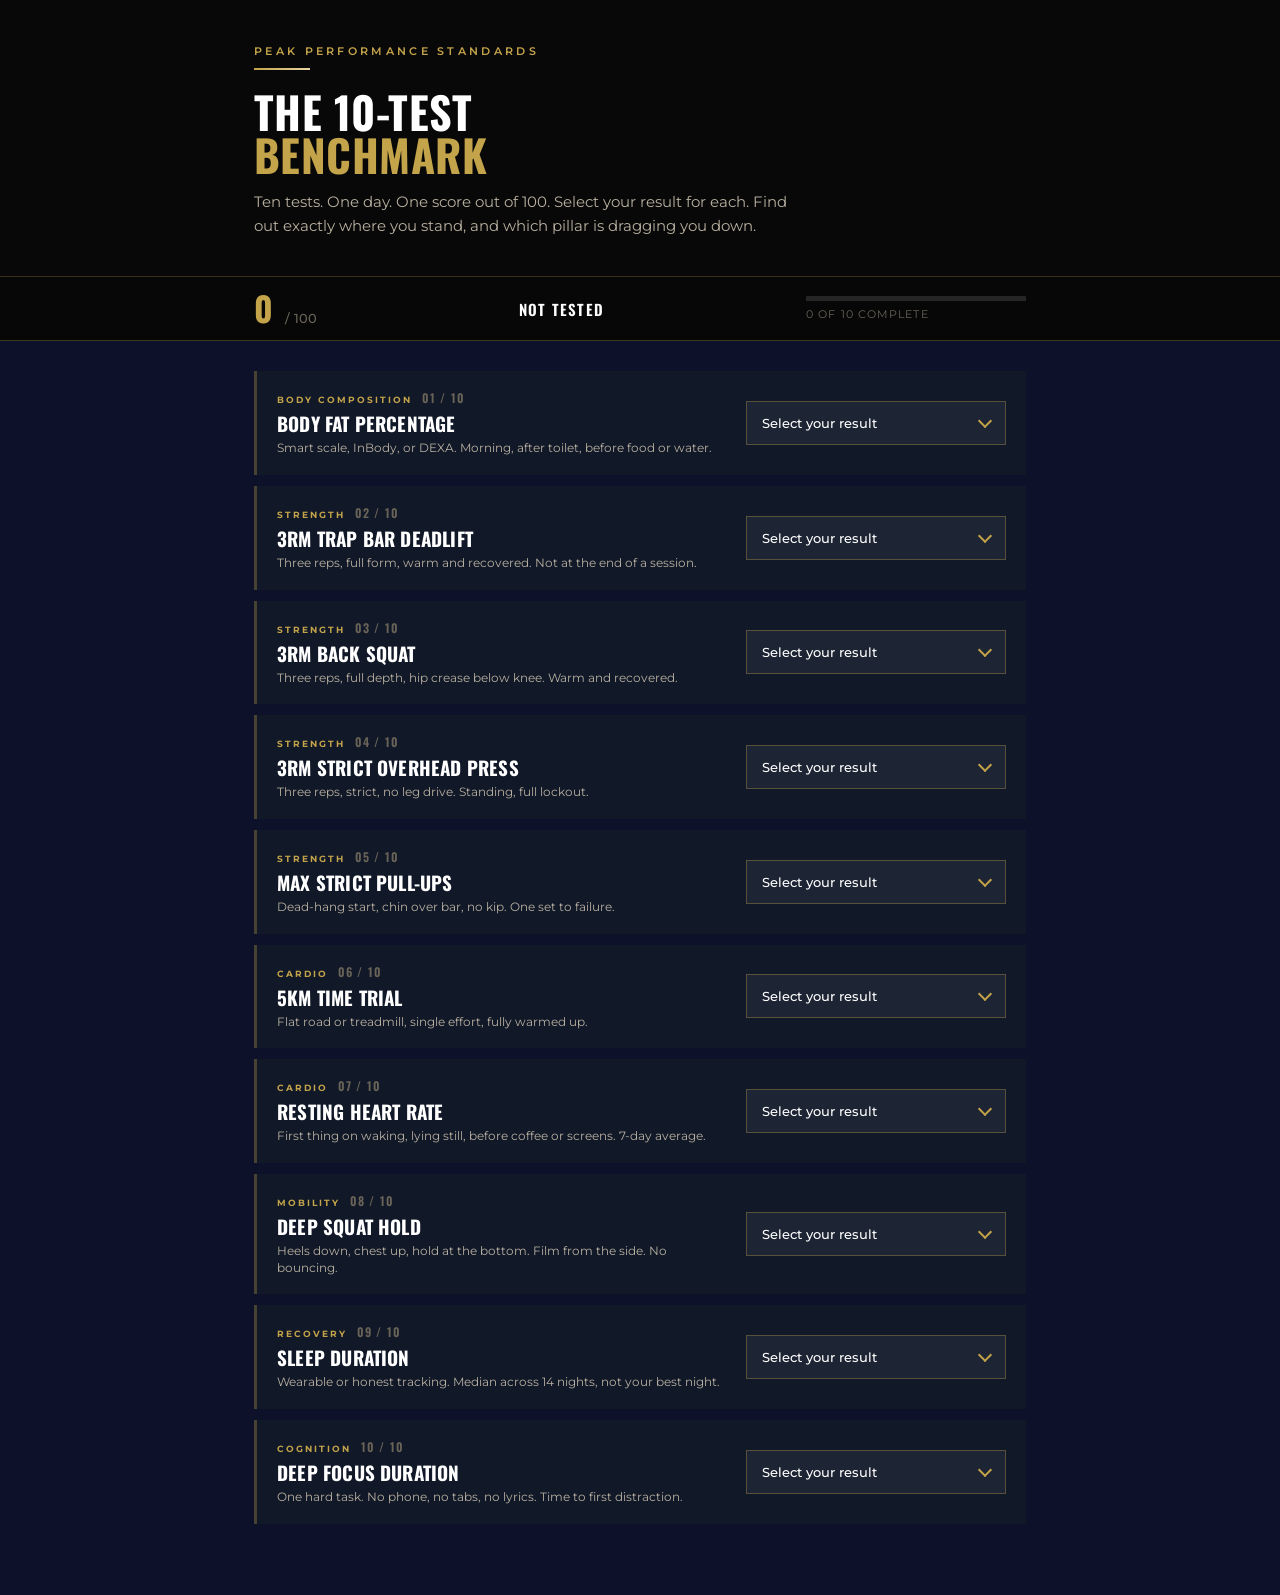
==== benchmark.html @ 2f888e9d "Add Peak Performance Standards benchmark tool at /benchmark 10-test scorer across 6 pillars, /100 sc" ====
<!DOCTYPE html>
<html lang="en">
<head>
<meta charset="UTF-8">
<meta name="viewport" content="width=device-width, initial-scale=1.0">
<title>KARVED Peak Performance Standards | Benchmark Test</title>

<!-- ============================================================
     KARVED BENCHMARK SCORER
     ------------------------------------------------------------
     TO WIRE LEAD CAPTURE INTO GOHIGHLEVEL:
     1. In GHL, create an Inbound Webhook (Automation > Workflows
        > add "Inbound Webhook" trigger) and copy its URL.
     2. Paste that URL into GHL_WEBHOOK_URL below.
     3. On email submit, this page POSTs JSON:
        { firstName, email, score, rank, weakestPillar,
          bodyComposition, strength, cardio, mobility,
          recovery, cognition }
        Map those to contact fields in your workflow.
     If GHL_WEBHOOK_URL is left blank, the page runs in preview
     mode: it skips the POST and just unlocks the breakdown.
     ============================================================ -->

<link href="https://fonts.googleapis.com/css2?family=Montserrat:wght@300;400;500;600;700&family=Oswald:wght@400;500;600;700&display=swap" rel="stylesheet">
<style>
  :root{
    --navy-deep:#0D1129;--navy-mid:#111828;--carbon:#080808;
    --gold-mid:#C4A44A;--gold-light:#E8D5A3;
    --white:#FFFFFF;--warm-grey:#B8B0A0;--muted-bronze:#6A6458;
  }
  *{margin:0;padding:0;box-sizing:border-box;}
  body{font-family:'Montserrat',sans-serif;background:var(--navy-deep);color:var(--white);-webkit-font-smoothing:antialiased;padding:0 0 60px;}
  .wrap{max-width:820px;margin:0 auto;padding:0 24px;}
  .hero{background:var(--carbon);padding:44px 0 38px;border-bottom:1px solid rgba(196,164,74,0.25);}
  .eyebrow{font-size:11px;font-weight:600;letter-spacing:0.3em;text-transform:uppercase;color:var(--gold-mid);margin-bottom:10px;}
  .eyebrow-line{width:56px;height:2px;background:linear-gradient(90deg,var(--gold-mid),var(--gold-light));margin-bottom:20px;}
  h1{font-family:'Oswald',Impact,sans-serif;font-weight:700;font-size:44px;line-height:0.98;text-transform:uppercase;letter-spacing:0.01em;margin-bottom:14px;}
  h1 .accent{color:var(--gold-mid);}
  .hero p{font-size:15px;line-height:1.6;color:var(--warm-grey);max-width:560px;}
  .scorebar{position:sticky;top:0;z-index:50;background:rgba(8,8,8,0.96);backdrop-filter:blur(8px);border-bottom:1px solid rgba(196,164,74,0.3);padding:14px 0;}
  .scorebar-inner{max-width:820px;margin:0 auto;padding:0 24px;display:flex;align-items:center;justify-content:space-between;gap:20px;}
  .sb-left{display:flex;align-items:baseline;gap:12px;}
  .sb-score{font-family:'Oswald',sans-serif;font-weight:700;font-size:34px;color:var(--gold-mid);line-height:1;}
  .sb-outof{font-size:13px;color:var(--muted-bronze);font-weight:500;}
  .sb-rank{font-family:'Oswald',sans-serif;font-weight:600;font-size:15px;text-transform:uppercase;letter-spacing:0.08em;color:var(--white);}
  .sb-prog{flex:1;max-width:220px;}
  .sb-prog-track{height:5px;background:rgba(255,255,255,0.12);overflow:hidden;}
  .sb-prog-fill{height:100%;background:linear-gradient(90deg,var(--gold-mid),var(--gold-light));width:0%;transition:width .35s ease;}
  .sb-count{font-size:11px;color:var(--muted-bronze);margin-top:6px;letter-spacing:0.1em;text-transform:uppercase;}
  .tests{padding-top:30px;}
  .row{background:var(--navy-mid);margin-bottom:11px;border-left:3px solid rgba(196,164,74,0.3);padding:18px 20px;display:grid;grid-template-columns:1fr 260px;gap:22px;align-items:center;transition:border-color .25s ease;}
  .row.answered{border-left-color:var(--gold-mid);}
  .row-left{min-width:0;}
  .row-tags{display:flex;align-items:baseline;gap:10px;margin-bottom:3px;}
  .pillar-tag{font-size:9px;font-weight:700;letter-spacing:0.22em;text-transform:uppercase;color:var(--gold-mid);}
  .test-num{font-family:'Oswald',sans-serif;font-size:12px;font-weight:600;color:var(--muted-bronze);letter-spacing:0.1em;}
  .test-name{font-family:'Oswald',sans-serif;font-weight:700;font-size:19px;text-transform:uppercase;letter-spacing:0.01em;color:var(--white);margin-bottom:3px;}
  .test-how{font-size:11.5px;color:var(--warm-grey);line-height:1.45;}
  .select-wrap{position:relative;}
  select{width:100%;appearance:none;-webkit-appearance:none;background:rgba(255,255,255,0.05);border:1px solid rgba(196,164,74,0.35);color:var(--white);font-family:'Montserrat',sans-serif;font-size:13px;font-weight:500;padding:13px 40px 13px 15px;cursor:pointer;transition:all .2s ease;border-radius:0;}
  select:hover{border-color:var(--gold-mid);background:rgba(196,164,74,0.08);}
  select:focus{outline:none;border-color:var(--gold-light);}
  select.chosen{background:rgba(196,164,74,0.14);border-color:var(--gold-mid);color:var(--white);font-weight:600;}
  select option{background:var(--navy-deep);color:var(--white);font-weight:500;}
  select option:disabled{color:var(--muted-bronze);}
  .select-wrap::after{content:'';position:absolute;right:16px;top:50%;width:8px;height:8px;border-right:2px solid var(--gold-mid);border-bottom:2px solid var(--gold-mid);transform:translateY(-70%) rotate(45deg);pointer-events:none;}
  .results{margin-top:36px;padding:34px 28px 30px;background:var(--carbon);border-top:2px solid var(--gold-mid);display:none;}
  .results.show{display:block;}
  .res-eyebrow{font-size:10px;font-weight:700;letter-spacing:0.3em;text-transform:uppercase;color:var(--gold-mid);margin-bottom:14px;}
  .res-score{font-family:'Oswald',sans-serif;font-weight:700;font-size:82px;line-height:0.9;color:var(--gold-mid);}
  .res-score span{font-size:26px;color:var(--muted-bronze);}
  .res-rank{font-family:'Oswald',sans-serif;font-weight:700;font-size:30px;text-transform:uppercase;letter-spacing:0.03em;color:var(--white);margin:10px 0 6px;}
  .res-desc{font-size:13px;line-height:1.6;color:var(--warm-grey);max-width:520px;margin-bottom:0;}

  /* EMAIL GATE */
  .gate{margin-top:28px;padding:26px 24px;background:var(--navy-mid);border:1px solid rgba(196,164,74,0.4);}
  .gate.hidden{display:none;}
  .gate-eyebrow{font-size:10px;font-weight:700;letter-spacing:0.28em;text-transform:uppercase;color:var(--gold-mid);margin-bottom:8px;}
  .gate-title{font-family:'Oswald',sans-serif;font-weight:700;font-size:22px;text-transform:uppercase;letter-spacing:0.01em;color:var(--white);margin-bottom:8px;line-height:1.1;}
  .gate-sub{font-size:13px;line-height:1.55;color:var(--warm-grey);margin-bottom:18px;max-width:480px;}
  .gate-fields{display:grid;grid-template-columns:1fr 1fr;gap:10px;margin-bottom:12px;}
  .gate input{width:100%;background:rgba(255,255,255,0.05);border:1px solid rgba(196,164,74,0.35);color:var(--white);font-family:'Montserrat',sans-serif;font-size:14px;padding:13px 15px;border-radius:0;transition:border-color .2s ease;}
  .gate input:focus{outline:none;border-color:var(--gold-light);}
  .gate input::placeholder{color:var(--muted-bronze);}
  .gate-btn{width:100%;background:linear-gradient(90deg,var(--gold-mid),var(--gold-light));color:var(--navy-deep);border:none;font-family:'Montserrat',sans-serif;font-size:14px;font-weight:700;letter-spacing:0.12em;text-transform:uppercase;padding:15px;cursor:pointer;transition:opacity .2s ease;}
  .gate-btn:hover{opacity:0.9;}
  .gate-btn:disabled{opacity:0.5;cursor:default;}
  .gate-err{font-size:12px;color:#E8A34A;margin-top:10px;min-height:16px;}
  .gate-note{font-size:10.5px;color:var(--muted-bronze);margin-top:12px;line-height:1.5;}

  /* GATED BREAKDOWN */
  .breakdown{display:none;margin-top:30px;}
  .breakdown.show{display:block;}
  .breakdown-title{font-family:'Oswald',sans-serif;font-weight:600;font-size:15px;text-transform:uppercase;letter-spacing:0.1em;color:var(--white);margin-bottom:14px;padding-bottom:8px;border-bottom:1px solid rgba(196,164,74,0.25);}
  .pbar{margin-bottom:13px;}
  .pbar-head{display:flex;justify-content:space-between;align-items:baseline;margin-bottom:5px;}
  .pbar-name{font-size:11px;font-weight:600;letter-spacing:0.1em;text-transform:uppercase;color:var(--white);}
  .pbar-pct{font-family:'Oswald',sans-serif;font-size:13px;font-weight:600;color:var(--gold-mid);}
  .pbar-track{height:7px;background:rgba(255,255,255,0.1);}
  .pbar-fill{height:100%;background:linear-gradient(90deg,var(--gold-mid),var(--gold-light));transition:width .5s ease;}
  .pbar.weak .pbar-fill{background:#8A8275;}
  .pbar.weak .pbar-pct{color:var(--warm-grey);}
  .weakest{margin-top:26px;padding:18px 20px;background:var(--navy-mid);border-left:3px solid var(--gold-mid);}
  .weakest h4{font-size:9.5px;font-weight:700;letter-spacing:0.28em;text-transform:uppercase;color:var(--gold-mid);margin-bottom:7px;}
  .weakest p{font-size:13px;line-height:1.6;color:var(--white);}
  .weakest strong{color:var(--gold-light);}
  .cta{margin-top:22px;padding:20px;border:1px solid rgba(196,164,74,0.35);text-align:center;}
  .cta p{font-size:13px;color:var(--warm-grey);line-height:1.6;margin-bottom:12px;}
  .cta .action{font-size:14px;font-weight:600;color:var(--white);}
  .cta .action .g{color:var(--gold-light);font-weight:700;letter-spacing:0.04em;}
  .reset{margin-top:20px;background:none;border:1px solid rgba(255,255,255,0.2);color:var(--warm-grey);font-family:'Montserrat',sans-serif;font-size:11px;font-weight:600;letter-spacing:0.14em;text-transform:uppercase;padding:11px 22px;cursor:pointer;transition:all .2s ease;}
  .reset:hover{border-color:var(--gold-mid);color:var(--gold-mid);}
  .foot{margin-top:34px;padding-top:18px;border-top:1px solid rgba(255,255,255,0.1);display:flex;justify-content:space-between;align-items:center;font-size:9px;letter-spacing:0.22em;text-transform:uppercase;font-weight:500;}
  .foot .l{color:var(--white);font-weight:700;}
  .foot .r{color:var(--gold-mid);font-weight:600;}
  @media(max-width:640px){
    h1{font-size:32px;}
    .row{grid-template-columns:1fr;gap:14px;}
    .select-wrap{width:100%;}
    .res-score{font-size:64px;}
    .scorebar-inner{flex-wrap:wrap;gap:12px;}
    .sb-prog{max-width:100%;flex-basis:100%;}
    .gate-fields{grid-template-columns:1fr;}
  }
</style>
</head>
<body>
<div class="hero">
  <div class="wrap">
    <div class="eyebrow">Peak Performance Standards</div>
    <div class="eyebrow-line"></div>
    <h1>The 10-Test<br><span class="accent">Benchmark</span></h1>
    <p>Ten tests. One day. One score out of 100. Select your result for each. Find out exactly where you stand, and which pillar is dragging you down.</p>
  </div>
</div>
<div class="scorebar">
  <div class="scorebar-inner">
    <div class="sb-left">
      <div class="sb-score" id="sbScore">0</div>
      <div class="sb-outof">/ 100</div>
    </div>
    <div class="sb-rank" id="sbRank">Not Tested</div>
    <div class="sb-prog">
      <div class="sb-prog-track"><div class="sb-prog-fill" id="sbFill"></div></div>
      <div class="sb-count" id="sbCount">0 of 10 complete</div>
    </div>
  </div>
</div>
<div class="wrap">
  <div class="tests" id="tests"></div>

  <div class="results" id="results">
    <div class="res-eyebrow">Your Score</div>
    <div class="res-score"><span id="finalScore">0</span><span> / 100</span></div>
    <div class="res-rank" id="finalRank"></div>
    <p class="res-desc" id="finalDesc"></p>

    <!-- EMAIL GATE -->
    <div class="gate" id="gate">
      <div class="gate-eyebrow">Unlock Your Full Breakdown</div>
      <div class="gate-title">See Which Pillar To Fix First</div>
      <div class="gate-sub">Your score tells you where you sit. Your pillar breakdown tells you what to do about it. Enter your details to reveal your six-pillar breakdown and your single biggest area of opportunity.</div>
      <div class="gate-fields">
        <input type="text" id="firstName" placeholder="First name" autocomplete="given-name">
        <input type="email" id="email" placeholder="your@email.com" autocomplete="email">
      </div>
      <button class="gate-btn" id="gateBtn" onclick="submitGate()">Reveal My Breakdown</button>
      <div class="gate-err" id="gateErr"></div>
      <div class="gate-note">You will also receive the full Peak Performance Standards protocol. No spam. Unsubscribe anytime.</div>
    </div>

    <!-- GATED BREAKDOWN -->
    <div class="breakdown" id="breakdown">
      <div class="breakdown-title">Pillar Breakdown</div>
      <div id="pillarBars"></div>
      <div class="weakest">
        <h4>Biggest Area Of Opportunity</h4>
        <p id="weakText"></p>
      </div>
      <div class="cta">
        <p id="ctaText"></p>
        <p class="action">DM <span class="g">'PERFORM'</span> on Instagram <span class="g">@lingylifts</span> to learn how we can make you a peak performer.</p>
      </div>
      <button class="reset" onclick="resetAll()">Reset Test</button>
      <div class="foot">
        <div class="l">Karved</div>
        <div class="r">Earn Your Evolution</div>
      </div>
    </div>
  </div>
</div>

<script>
// =============================================================
// CONFIG: paste your GHL Inbound Webhook URL between the quotes.
// Leave blank to run in preview mode (skips POST, unlocks breakdown).
var GHL_WEBHOOK_URL = "";
// =============================================================

var TESTS = [
  { pillar:'Body Composition', name:'Body Fat Percentage',
    how:'Smart scale, InBody, or DEXA. Morning, after toilet, before food or water.',
    tiers:['Over 22%','22%','18%','15%','12%'] },
  { pillar:'Strength', name:'3RM Trap Bar Deadlift',
    how:'Three reps, full form, warm and recovered. Not at the end of a session.',
    tiers:['Under 1.25 × BW','1.25 × BW','1.5 × BW','2.0 × BW','2.4 × BW'] },
  { pillar:'Strength', name:'3RM Back Squat',
    how:'Three reps, full depth, hip crease below knee. Warm and recovered.',
    tiers:['Under 1.0 × BW','1.0 × BW','1.25 × BW','1.5 × BW','1.85 × BW'] },
  { pillar:'Strength', name:'3RM Strict Overhead Press',
    how:'Three reps, strict, no leg drive. Standing, full lockout.',
    tiers:['Under 0.5 × BW','0.5 × BW','0.625 × BW','0.75 × BW','0.9 × BW'] },
  { pillar:'Strength', name:'Max Strict Pull-Ups',
    how:'Dead-hang start, chin over bar, no kip. One set to failure.',
    tiers:['Under 5 reps','5 reps','8 reps','12 reps','18 reps'] },
  { pillar:'Cardio', name:'5km Time Trial',
    how:'Flat road or treadmill, single effort, fully warmed up.',
    tiers:['Over 27 min','Under 27 min','Under 24 min','Under 22 min','Under 19 min'] },
  { pillar:'Cardio', name:'Resting Heart Rate',
    how:'First thing on waking, lying still, before coffee or screens. 7-day average.',
    tiers:['Over 65 bpm','60 to 65 bpm','50 to 60 bpm','Under 50 bpm','Under 42 bpm'] },
  { pillar:'Mobility', name:'Deep Squat Hold',
    how:'Heels down, chest up, hold at the bottom. Film from the side. No bouncing.',
    tiers:['Cannot hold','Can hold','30 sec','60 sec','120 sec'] },
  { pillar:'Recovery', name:'Sleep Duration',
    how:'Wearable or honest tracking. Median across 14 nights, not your best night.',
    tiers:['Under 7 hrs','7 hrs','7.5 hrs','8+ hrs','8.5+ hrs, 90% eff'] },
  { pillar:'Cognition', name:'Deep Focus Duration',
    how:'One hard task. No phone, no tabs, no lyrics. Time to first distraction.',
    tiers:['Under 30 min','30 min','60 min','90+ min','120+ min'] }
];
var TIER_NAMES = ['Deficient','Baseline','Good','Great','Elite'];
var TIER_PTS   = [0,2,3,4,5];
var RANKS = [
  { min:0,  max:39,  name:'Deficient',
    desc:'Operating below where any man should be. The body is breaking down faster than life is rebuilding it. Fix recovery and body composition first. Everything else is downstream.' },
  { min:40, max:59,  name:'Baseline',
    desc:'Holding the floor. Roughly the average Western male in his 30s. Functional, but not athletic. Not where a former athlete should sit.' },
  { min:60, max:79,  name:'Good',
    desc:'Operating well. Top 30% of men your age. Visibly fit, hormonally healthy, performing across pillars. The gap to Great is closable inside twelve months.' },
  { min:80, max:94,  name:'Great',
    desc:'Top 10% of men. Athletic body, real strength, real engine, full mobility, sharp cognition, restored recovery. This is the KARVED target.' },
  { min:95, max:100, name:'Elite',
    desc:'Top 1%. Every pillar at Great or above with most at Elite. Peak performance. Earned over years, not months.' }
];

var answers = {};
var lastResult = null; // holds score/rank/pillars for the webhook payload
var testsEl = document.getElementById('tests');

TESTS.forEach(function(t, i){
  var row = document.createElement('div');
  row.className = 'row';
  row.id = 'row' + i;
  row.innerHTML =
    '<div class="row-left">' +
      '<div class="row-tags">' +
        '<span class="pillar-tag">' + t.pillar + '</span>' +
        '<span class="test-num">' + String(i+1).padStart(2,'0') + ' / 10</span>' +
      '</div>' +
      '<div class="test-name">' + t.name + '</div>' +
      '<div class="test-how">' + t.how + '</div>' +
    '</div>' +
    '<div class="select-wrap">' +
      '<select id="sel' + i + '" onchange="pick(' + i + ', this.value)">' +
        '<option value="" disabled selected>Select your result</option>' +
        t.tiers.map(function(v, ti){
          return '<option value="' + ti + '">' + TIER_NAMES[ti] + ': ' + v + '</option>';
        }).join('') +
      '</select>' +
    '</div>';
  testsEl.appendChild(row);
});

function pick(testIdx, tierVal){
  if(tierVal === '') return;
  answers[testIdx] = parseInt(tierVal,10);
  document.getElementById('sel'+testIdx).classList.add('chosen');
  document.getElementById('row'+testIdx).classList.add('answered');
  update();
}

function update(){
  var done = Object.keys(answers).length;
  var raw = 0;
  Object.values(answers).forEach(function(t){ raw += TIER_PTS[t]; });
  var score = raw * 2;
  document.getElementById('sbScore').textContent = score;
  document.getElementById('sbCount').textContent = done + ' of 10 complete';
  document.getElementById('sbFill').style.width = (done/10*100) + '%';
  var r = rankFor(score);
  document.getElementById('sbRank').textContent = done === 10 ? r.name : 'In Progress';
  if(done === 10) showScore(score, r);
}

function rankFor(s){ return RANKS.find(function(r){ return s >= r.min && s <= r.max; }) || RANKS[0]; }

// STAGE 1: free score reveal + email gate
function showScore(score, rank){
  var res = document.getElementById('results');
  res.classList.add('show');
  document.getElementById('finalScore').textContent = score;
  document.getElementById('finalRank').textContent = rank.name;
  document.getElementById('finalDesc').textContent = rank.desc;

  // compute pillar data now, store for webhook + gated reveal
  var pill = {};
  TESTS.forEach(function(t,i){
    if(!pill[t.pillar]) pill[t.pillar] = { got:0, max:0 };
    pill[t.pillar].got += TIER_PTS[answers[i]];
    pill[t.pillar].max += 5;
  });
  var pcts = {}, weakName = null, weakPct = 999;
  Object.entries(pill).forEach(function(e){
    var p = Math.round(e[1].got / e[1].max * 100);
    pcts[e[0]] = p;
    if(p < weakPct){ weakPct = p; weakName = e[0]; }
  });
  lastResult = { score:score, rank:rank.name, pcts:pcts, weakName:weakName, weakPct:weakPct };

  res.scrollIntoView({ behavior:'smooth', block:'start' });
}

// STAGE 2: email submit -> POST to GHL -> unlock breakdown
function submitGate(){
  var fn = document.getElementById('firstName').value.trim();
  var em = document.getElementById('email').value.trim();
  var err = document.getElementById('gateErr');
  var btn = document.getElementById('gateBtn');
  err.textContent = '';

  if(fn === ''){ err.textContent = 'Enter your first name.'; return; }
  if(!/^[^\s@]+@[^\s@]+\.[^\s@]+$/.test(em)){ err.textContent = 'Enter a valid email address.'; return; }

  btn.disabled = true; btn.textContent = 'Unlocking...';

  var payload = {
    firstName: fn,
    email: em,
    score: lastResult.score,
    rank: lastResult.rank,
    weakestPillar: lastResult.weakName,
    bodyComposition: lastResult.pcts['Body Composition'],
    strength: lastResult.pcts['Strength'],
    cardio: lastResult.pcts['Cardio'],
    mobility: lastResult.pcts['Mobility'],
    recovery: lastResult.pcts['Recovery'],
    cognition: lastResult.pcts['Cognition']
  };

  function reveal(){ revealBreakdown(); }

  if(GHL_WEBHOOK_URL){
    fetch(GHL_WEBHOOK_URL, {
      method:'POST',
      headers:{ 'Content-Type':'application/json' },
      body: JSON.stringify(payload),
      keepalive: true
    }).then(reveal).catch(reveal);
  } else {
    // preview mode: no webhook set
    reveal();
  }
}

function revealBreakdown(){
  document.getElementById('gate').classList.add('hidden');
  var bd = document.getElementById('breakdown');
  bd.classList.add('show');

  var pcts = lastResult.pcts;
  var order = ['Body Composition','Strength','Cardio','Mobility','Recovery','Cognition'];
  document.getElementById('pillarBars').innerHTML = order.map(function(n){
    if(pcts[n] === undefined) return '';
    var p = pcts[n];
    var weak = (n === lastResult.weakName);
    return '<div class="pbar ' + (weak?'weak':'') + '">' +
      '<div class="pbar-head"><div class="pbar-name">' + n + '</div><div class="pbar-pct">' + p + '%</div></div>' +
      '<div class="pbar-track"><div class="pbar-fill" style="width:' + p + '%"></div></div>' +
    '</div>';
  }).join('');

  document.getElementById('weakText').innerHTML =
    'Your lowest pillar is <strong>' + lastResult.weakName + '</strong> at ' + lastResult.weakPct + '%. Do not try to move all six at once. Commit the next twelve weeks to moving this one up a full tier, then retest. The number moves or it does not. The work is honest either way.';

  document.getElementById('ctaText').textContent = lastResult.score < 80
    ? 'If you score under 80, you are someone we can help.'
    : 'You are in rare air. The work now is holding it, and pushing the last pillars to Elite.';

  bd.scrollIntoView({ behavior:'smooth', block:'start' });
}

function resetAll(){
  Object.keys(answers).forEach(function(k){
    var sel = document.getElementById('sel'+k);
    sel.value = ''; sel.classList.remove('chosen');
    document.getElementById('row'+k).classList.remove('answered');
    delete answers[k];
  });
  lastResult = null;
  document.getElementById('results').classList.remove('show');
  document.getElementById('gate').classList.remove('hidden');
  document.getElementById('breakdown').classList.remove('show');
  document.getElementById('firstName').value = '';
  document.getElementById('email').value = '';
  document.getElementById('gateErr').textContent = '';
  var btn = document.getElementById('gateBtn');
  btn.disabled = false; btn.textContent = 'Reveal My Breakdown';
  document.getElementById('sbScore').textContent = '0';
  document.getElementById('sbRank').textContent = 'Not Tested';
  document.getElementById('sbCount').textContent = '0 of 10 complete';
  document.getElementById('sbFill').style.width = '0%';
  window.scrollTo({ top:0, behavior:'smooth' });
}
</script>
</body>
</html>
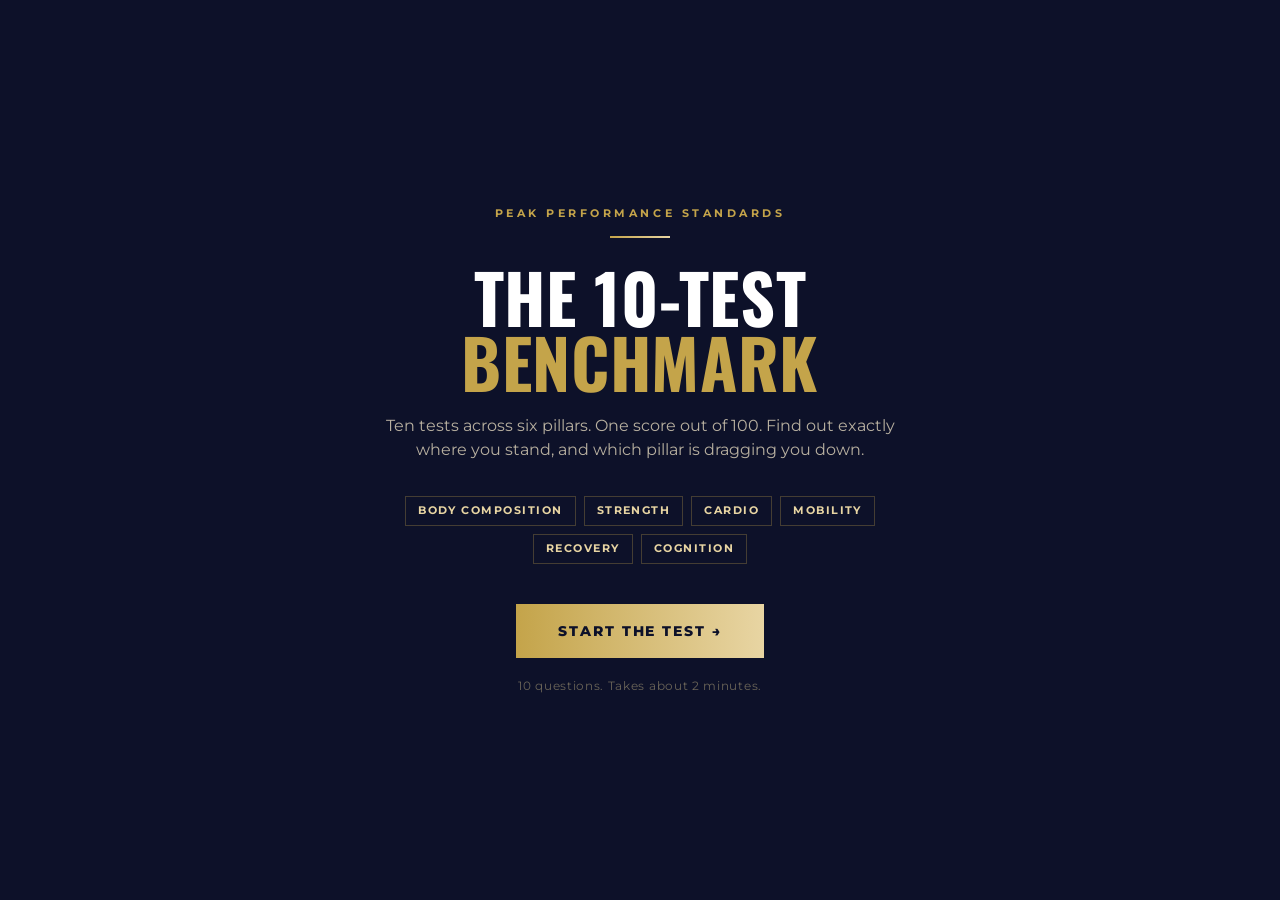
==== commit f99aba54: "Benchmark: rebuild UX to one-question-at-a-time - Intro screen with pillar preview + Start button - " ====
--- a/benchmark.html
+++ b/benchmark.html
@@ -6,152 +6,211 @@
 <title>KARVED Peak Performance Standards | Benchmark Test</title>
 
 <!-- ============================================================
-     KARVED BENCHMARK SCORER
+     KARVED BENCHMARK SCORER (one-question-at-a-time UX)
      ------------------------------------------------------------
      TO WIRE LEAD CAPTURE INTO GOHIGHLEVEL:
-     1. In GHL, create an Inbound Webhook (Automation > Workflows
-        > add "Inbound Webhook" trigger) and copy its URL.
-     2. Paste that URL into GHL_WEBHOOK_URL below.
-     3. On email submit, this page POSTs JSON:
-        { firstName, email, score, rank, weakestPillar,
-          bodyComposition, strength, cardio, mobility,
-          recovery, cognition }
-        Map those to contact fields in your workflow.
-     If GHL_WEBHOOK_URL is left blank, the page runs in preview
-     mode: it skips the POST and just unlocks the breakdown.
+     1. In GHL, create an Inbound Webhook trigger.
+     2. Paste its URL into GHL_WEBHOOK_URL below.
+     Leave blank to run in preview mode.
      ============================================================ -->
 
-<link href="https://fonts.googleapis.com/css2?family=Montserrat:wght@300;400;500;600;700&family=Oswald:wght@400;500;600;700&display=swap" rel="stylesheet">
+<link href="https://fonts.googleapis.com/css2?family=Montserrat:wght@300;400;500;600;700;800&family=Oswald:wght@400;500;600;700&display=swap" rel="stylesheet">
 <style>
   :root{
     --navy-deep:#0D1129;--navy-mid:#111828;--carbon:#080808;
     --gold-mid:#C4A44A;--gold-light:#E8D5A3;
     --white:#FFFFFF;--warm-grey:#B8B0A0;--muted-bronze:#6A6458;
+    --border:rgba(196,164,74,0.35);
   }
   *{margin:0;padding:0;box-sizing:border-box;}
-  body{font-family:'Montserrat',sans-serif;background:var(--navy-deep);color:var(--white);-webkit-font-smoothing:antialiased;padding:0 0 60px;}
-  .wrap{max-width:820px;margin:0 auto;padding:0 24px;}
-  .hero{background:var(--carbon);padding:44px 0 38px;border-bottom:1px solid rgba(196,164,74,0.25);}
-  .eyebrow{font-size:11px;font-weight:600;letter-spacing:0.3em;text-transform:uppercase;color:var(--gold-mid);margin-bottom:10px;}
-  .eyebrow-line{width:56px;height:2px;background:linear-gradient(90deg,var(--gold-mid),var(--gold-light));margin-bottom:20px;}
-  h1{font-family:'Oswald',Impact,sans-serif;font-weight:700;font-size:44px;line-height:0.98;text-transform:uppercase;letter-spacing:0.01em;margin-bottom:14px;}
-  h1 .accent{color:var(--gold-mid);}
-  .hero p{font-size:15px;line-height:1.6;color:var(--warm-grey);max-width:560px;}
-  .scorebar{position:sticky;top:0;z-index:50;background:rgba(8,8,8,0.96);backdrop-filter:blur(8px);border-bottom:1px solid rgba(196,164,74,0.3);padding:14px 0;}
-  .scorebar-inner{max-width:820px;margin:0 auto;padding:0 24px;display:flex;align-items:center;justify-content:space-between;gap:20px;}
-  .sb-left{display:flex;align-items:baseline;gap:12px;}
-  .sb-score{font-family:'Oswald',sans-serif;font-weight:700;font-size:34px;color:var(--gold-mid);line-height:1;}
-  .sb-outof{font-size:13px;color:var(--muted-bronze);font-weight:500;}
-  .sb-rank{font-family:'Oswald',sans-serif;font-weight:600;font-size:15px;text-transform:uppercase;letter-spacing:0.08em;color:var(--white);}
-  .sb-prog{flex:1;max-width:220px;}
-  .sb-prog-track{height:5px;background:rgba(255,255,255,0.12);overflow:hidden;}
-  .sb-prog-fill{height:100%;background:linear-gradient(90deg,var(--gold-mid),var(--gold-light));width:0%;transition:width .35s ease;}
-  .sb-count{font-size:11px;color:var(--muted-bronze);margin-top:6px;letter-spacing:0.1em;text-transform:uppercase;}
-  .tests{padding-top:30px;}
-  .row{background:var(--navy-mid);margin-bottom:11px;border-left:3px solid rgba(196,164,74,0.3);padding:18px 20px;display:grid;grid-template-columns:1fr 260px;gap:22px;align-items:center;transition:border-color .25s ease;}
-  .row.answered{border-left-color:var(--gold-mid);}
-  .row-left{min-width:0;}
-  .row-tags{display:flex;align-items:baseline;gap:10px;margin-bottom:3px;}
-  .pillar-tag{font-size:9px;font-weight:700;letter-spacing:0.22em;text-transform:uppercase;color:var(--gold-mid);}
-  .test-num{font-family:'Oswald',sans-serif;font-size:12px;font-weight:600;color:var(--muted-bronze);letter-spacing:0.1em;}
-  .test-name{font-family:'Oswald',sans-serif;font-weight:700;font-size:19px;text-transform:uppercase;letter-spacing:0.01em;color:var(--white);margin-bottom:3px;}
-  .test-how{font-size:11.5px;color:var(--warm-grey);line-height:1.45;}
-  .select-wrap{position:relative;}
-  select{width:100%;appearance:none;-webkit-appearance:none;background:rgba(255,255,255,0.05);border:1px solid rgba(196,164,74,0.35);color:var(--white);font-family:'Montserrat',sans-serif;font-size:13px;font-weight:500;padding:13px 40px 13px 15px;cursor:pointer;transition:all .2s ease;border-radius:0;}
-  select:hover{border-color:var(--gold-mid);background:rgba(196,164,74,0.08);}
-  select:focus{outline:none;border-color:var(--gold-light);}
-  select.chosen{background:rgba(196,164,74,0.14);border-color:var(--gold-mid);color:var(--white);font-weight:600;}
-  select option{background:var(--navy-deep);color:var(--white);font-weight:500;}
-  select option:disabled{color:var(--muted-bronze);}
-  .select-wrap::after{content:'';position:absolute;right:16px;top:50%;width:8px;height:8px;border-right:2px solid var(--gold-mid);border-bottom:2px solid var(--gold-mid);transform:translateY(-70%) rotate(45deg);pointer-events:none;}
-  .results{margin-top:36px;padding:34px 28px 30px;background:var(--carbon);border-top:2px solid var(--gold-mid);display:none;}
-  .results.show{display:block;}
-  .res-eyebrow{font-size:10px;font-weight:700;letter-spacing:0.3em;text-transform:uppercase;color:var(--gold-mid);margin-bottom:14px;}
-  .res-score{font-family:'Oswald',sans-serif;font-weight:700;font-size:82px;line-height:0.9;color:var(--gold-mid);}
-  .res-score span{font-size:26px;color:var(--muted-bronze);}
-  .res-rank{font-family:'Oswald',sans-serif;font-weight:700;font-size:30px;text-transform:uppercase;letter-spacing:0.03em;color:var(--white);margin:10px 0 6px;}
-  .res-desc{font-size:13px;line-height:1.6;color:var(--warm-grey);max-width:520px;margin-bottom:0;}
+  html,body{min-height:100vh;}
+  body{font-family:'Montserrat',sans-serif;background:var(--navy-deep);color:var(--white);-webkit-font-smoothing:antialiased;line-height:1.5;}
+  .wrap{max-width:720px;margin:0 auto;padding:0 24px;}
+  .hidden{display:none!important;}
+
+  /* ============ SCREEN 1: INTRO ============ */
+  .intro{
+    min-height:100vh;display:flex;flex-direction:column;justify-content:center;
+    text-align:center;padding:60px 24px;
+  }
+  .eyebrow{font-size:11px;font-weight:700;letter-spacing:0.32em;text-transform:uppercase;color:var(--gold-mid);margin-bottom:14px;}
+  .eyebrow-line{width:60px;height:2px;background:linear-gradient(90deg,var(--gold-mid),var(--gold-light));margin:0 auto 26px;}
+  .intro h1{
+    font-family:'Oswald',Impact,sans-serif;font-weight:700;
+    font-size:clamp(44px,8vw,68px);line-height:0.96;
+    text-transform:uppercase;letter-spacing:0.01em;margin-bottom:20px;
+  }
+  .intro h1 .accent{color:var(--gold-mid);}
+  .intro-lead{font-size:16px;color:var(--warm-grey);max-width:520px;margin:0 auto 34px;}
+  .intro-pillars{
+    display:flex;flex-wrap:wrap;justify-content:center;gap:8px;
+    max-width:520px;margin:0 auto 40px;
+  }
+  .intro-pillars span{
+    font-size:10.5px;font-weight:700;letter-spacing:0.14em;text-transform:uppercase;
+    color:var(--gold-light);padding:6px 12px;border:1px solid rgba(196,164,74,0.3);
+  }
+  .start-btn{
+    display:inline-block;background:linear-gradient(90deg,var(--gold-mid),var(--gold-light));
+    color:var(--navy-deep);border:none;font-family:'Montserrat',sans-serif;
+    font-size:14px;font-weight:800;letter-spacing:0.14em;text-transform:uppercase;
+    padding:18px 42px;cursor:pointer;transition:transform .15s ease,box-shadow .15s ease;
+  }
+  .start-btn:hover{transform:translateY(-2px);box-shadow:0 10px 28px rgba(196,164,74,0.28);}
+  .intro-note{margin-top:20px;font-size:11.5px;color:var(--muted-bronze);letter-spacing:0.06em;}
+
+  /* ============ SCREEN 2: QUESTION ============ */
+  .qscreen{min-height:100vh;padding:24px 0 60px;display:flex;flex-direction:column;}
+  .qtop{padding:0 24px 24px;}
+  .qtop-inner{max-width:720px;margin:0 auto;}
+  .qmeta{display:flex;justify-content:space-between;align-items:center;margin-bottom:12px;font-size:10.5px;font-weight:700;letter-spacing:0.18em;text-transform:uppercase;}
+  .qcount{color:var(--muted-bronze);}
+  .qpillar{color:var(--gold-mid);}
+  .qprog-track{height:3px;background:rgba(255,255,255,0.08);overflow:hidden;}
+  .qprog-fill{height:100%;background:linear-gradient(90deg,var(--gold-mid),var(--gold-light));width:0%;transition:width .35s ease;}
+
+  .qbody{padding:20px 24px;flex:1;}
+  .qbody-inner{max-width:720px;margin:0 auto;}
+  .qname{
+    font-family:'Oswald',Impact,sans-serif;font-weight:700;
+    font-size:clamp(30px,5vw,42px);line-height:1.02;
+    text-transform:uppercase;letter-spacing:0.01em;
+    color:var(--white);margin-bottom:14px;
+  }
+  .qhow{font-size:14px;line-height:1.6;color:var(--warm-grey);margin-bottom:32px;max-width:540px;}
+
+  .answers{display:flex;flex-direction:column;gap:10px;}
+  .answer{
+    display:block;width:100%;text-align:left;
+    background:var(--navy-mid);border:1px solid rgba(255,255,255,0.08);
+    color:var(--white);font-family:'Montserrat',sans-serif;
+    padding:20px 24px;cursor:pointer;
+    transition:border-color .15s ease,background .15s ease,transform .12s ease;
+    display:flex;align-items:center;justify-content:space-between;gap:16px;
+  }
+  .answer:hover{border-color:var(--gold-mid);background:rgba(196,164,74,0.06);}
+  .answer.selected{border-color:var(--gold-mid);background:rgba(196,164,74,0.18);transform:scale(0.99);}
+  .a-tier{
+    font-family:'Oswald',Impact,sans-serif;font-weight:700;
+    font-size:16px;letter-spacing:0.08em;text-transform:uppercase;
+    color:var(--gold-light);flex-shrink:0;min-width:110px;
+  }
+  .a-value{font-size:15px;font-weight:500;color:var(--white);text-align:right;flex:1;}
+
+  /* ============ SCREEN 3: RESULTS ============ */
+  .results{padding:60px 24px;text-align:center;}
+  .results-inner{max-width:720px;margin:0 auto;}
+  .res-eyebrow{font-size:11px;font-weight:700;letter-spacing:0.32em;text-transform:uppercase;color:var(--gold-mid);margin-bottom:14px;}
+  .res-score{
+    font-family:'Oswald',Impact,sans-serif;font-weight:700;
+    font-size:clamp(72px,14vw,120px);line-height:0.85;color:var(--gold-mid);
+  }
+  .res-score .outof{font-size:26px;color:var(--muted-bronze);}
+  .res-rank{
+    font-family:'Oswald',Impact,sans-serif;font-weight:700;font-size:34px;
+    text-transform:uppercase;letter-spacing:0.03em;color:var(--white);
+    margin:14px 0 12px;
+  }
+  .res-desc{font-size:14px;line-height:1.65;color:var(--warm-grey);max-width:560px;margin:0 auto 32px;}
 
   /* EMAIL GATE */
-  .gate{margin-top:28px;padding:26px 24px;background:var(--navy-mid);border:1px solid rgba(196,164,74,0.4);}
-  .gate.hidden{display:none;}
+  .gate{
+    background:var(--navy-mid);border:1px solid rgba(196,164,74,0.4);
+    padding:28px 24px;margin-top:8px;text-align:left;
+  }
   .gate-eyebrow{font-size:10px;font-weight:700;letter-spacing:0.28em;text-transform:uppercase;color:var(--gold-mid);margin-bottom:8px;}
-  .gate-title{font-family:'Oswald',sans-serif;font-weight:700;font-size:22px;text-transform:uppercase;letter-spacing:0.01em;color:var(--white);margin-bottom:8px;line-height:1.1;}
-  .gate-sub{font-size:13px;line-height:1.55;color:var(--warm-grey);margin-bottom:18px;max-width:480px;}
+  .gate-title{font-family:'Oswald',Impact,sans-serif;font-weight:700;font-size:24px;text-transform:uppercase;letter-spacing:0.01em;color:var(--white);margin-bottom:10px;line-height:1.1;}
+  .gate-sub{font-size:13.5px;line-height:1.55;color:var(--warm-grey);margin-bottom:20px;max-width:520px;}
   .gate-fields{display:grid;grid-template-columns:1fr 1fr;gap:10px;margin-bottom:12px;}
-  .gate input{width:100%;background:rgba(255,255,255,0.05);border:1px solid rgba(196,164,74,0.35);color:var(--white);font-family:'Montserrat',sans-serif;font-size:14px;padding:13px 15px;border-radius:0;transition:border-color .2s ease;}
+  .gate input{width:100%;background:rgba(255,255,255,0.05);border:1px solid rgba(196,164,74,0.35);color:var(--white);font-family:'Montserrat',sans-serif;font-size:14px;padding:14px 16px;border-radius:0;transition:border-color .2s ease;}
   .gate input:focus{outline:none;border-color:var(--gold-light);}
   .gate input::placeholder{color:var(--muted-bronze);}
-  .gate-btn{width:100%;background:linear-gradient(90deg,var(--gold-mid),var(--gold-light));color:var(--navy-deep);border:none;font-family:'Montserrat',sans-serif;font-size:14px;font-weight:700;letter-spacing:0.12em;text-transform:uppercase;padding:15px;cursor:pointer;transition:opacity .2s ease;}
-  .gate-btn:hover{opacity:0.9;}
+  .gate-btn{width:100%;background:linear-gradient(90deg,var(--gold-mid),var(--gold-light));color:var(--navy-deep);border:none;font-family:'Montserrat',sans-serif;font-size:14px;font-weight:800;letter-spacing:0.14em;text-transform:uppercase;padding:16px;cursor:pointer;transition:opacity .2s ease;}
+  .gate-btn:hover{opacity:0.92;}
   .gate-btn:disabled{opacity:0.5;cursor:default;}
   .gate-err{font-size:12px;color:#E8A34A;margin-top:10px;min-height:16px;}
-  .gate-note{font-size:10.5px;color:var(--muted-bronze);margin-top:12px;line-height:1.5;}
-
-  /* GATED BREAKDOWN */
-  .breakdown{display:none;margin-top:30px;}
-  .breakdown.show{display:block;}
-  .breakdown-title{font-family:'Oswald',sans-serif;font-weight:600;font-size:15px;text-transform:uppercase;letter-spacing:0.1em;color:var(--white);margin-bottom:14px;padding-bottom:8px;border-bottom:1px solid rgba(196,164,74,0.25);}
-  .pbar{margin-bottom:13px;}
-  .pbar-head{display:flex;justify-content:space-between;align-items:baseline;margin-bottom:5px;}
-  .pbar-name{font-size:11px;font-weight:600;letter-spacing:0.1em;text-transform:uppercase;color:var(--white);}
-  .pbar-pct{font-family:'Oswald',sans-serif;font-size:13px;font-weight:600;color:var(--gold-mid);}
-  .pbar-track{height:7px;background:rgba(255,255,255,0.1);}
-  .pbar-fill{height:100%;background:linear-gradient(90deg,var(--gold-mid),var(--gold-light));transition:width .5s ease;}
+  .gate-note{font-size:10.5px;color:var(--muted-bronze);margin-top:14px;line-height:1.5;}
+
+  /* BREAKDOWN */
+  .breakdown{margin-top:36px;text-align:left;}
+  .breakdown-title{font-family:'Oswald',Impact,sans-serif;font-weight:600;font-size:15px;text-transform:uppercase;letter-spacing:0.1em;color:var(--white);margin-bottom:18px;padding-bottom:10px;border-bottom:1px solid rgba(196,164,74,0.25);}
+  .pbar{margin-bottom:14px;}
+  .pbar-head{display:flex;justify-content:space-between;align-items:baseline;margin-bottom:6px;}
+  .pbar-name{font-size:11px;font-weight:700;letter-spacing:0.12em;text-transform:uppercase;color:var(--white);}
+  .pbar-pct{font-family:'Oswald',Impact,sans-serif;font-size:14px;font-weight:700;color:var(--gold-mid);}
+  .pbar-track{height:7px;background:rgba(255,255,255,0.08);}
+  .pbar-fill{height:100%;background:linear-gradient(90deg,var(--gold-mid),var(--gold-light));transition:width .55s ease;}
   .pbar.weak .pbar-fill{background:#8A8275;}
   .pbar.weak .pbar-pct{color:var(--warm-grey);}
-  .weakest{margin-top:26px;padding:18px 20px;background:var(--navy-mid);border-left:3px solid var(--gold-mid);}
-  .weakest h4{font-size:9.5px;font-weight:700;letter-spacing:0.28em;text-transform:uppercase;color:var(--gold-mid);margin-bottom:7px;}
-  .weakest p{font-size:13px;line-height:1.6;color:var(--white);}
+  .weakest{margin-top:28px;padding:20px 22px;background:var(--navy-mid);border-left:3px solid var(--gold-mid);}
+  .weakest h4{font-size:9.5px;font-weight:700;letter-spacing:0.3em;text-transform:uppercase;color:var(--gold-mid);margin-bottom:9px;}
+  .weakest p{font-size:14px;line-height:1.65;color:var(--white);}
   .weakest strong{color:var(--gold-light);}
-  .cta{margin-top:22px;padding:20px;border:1px solid rgba(196,164,74,0.35);text-align:center;}
-  .cta p{font-size:13px;color:var(--warm-grey);line-height:1.6;margin-bottom:12px;}
-  .cta .action{font-size:14px;font-weight:600;color:var(--white);}
+  .cta{margin-top:24px;padding:24px;border:1px solid rgba(196,164,74,0.35);text-align:center;}
+  .cta p{font-size:14px;color:var(--warm-grey);line-height:1.6;margin-bottom:14px;}
+  .cta .action{font-size:15px;font-weight:600;color:var(--white);}
   .cta .action .g{color:var(--gold-light);font-weight:700;letter-spacing:0.04em;}
-  .reset{margin-top:20px;background:none;border:1px solid rgba(255,255,255,0.2);color:var(--warm-grey);font-family:'Montserrat',sans-serif;font-size:11px;font-weight:600;letter-spacing:0.14em;text-transform:uppercase;padding:11px 22px;cursor:pointer;transition:all .2s ease;}
+  .reset{margin-top:24px;background:none;border:1px solid rgba(255,255,255,0.2);color:var(--warm-grey);font-family:'Montserrat',sans-serif;font-size:11px;font-weight:700;letter-spacing:0.16em;text-transform:uppercase;padding:12px 24px;cursor:pointer;transition:all .2s ease;}
   .reset:hover{border-color:var(--gold-mid);color:var(--gold-mid);}
-  .foot{margin-top:34px;padding-top:18px;border-top:1px solid rgba(255,255,255,0.1);display:flex;justify-content:space-between;align-items:center;font-size:9px;letter-spacing:0.22em;text-transform:uppercase;font-weight:500;}
-  .foot .l{color:var(--white);font-weight:700;}
-  .foot .r{color:var(--gold-mid);font-weight:600;}
+  .foot{margin-top:36px;padding-top:20px;border-top:1px solid rgba(255,255,255,0.08);display:flex;justify-content:space-between;align-items:center;font-size:9.5px;letter-spacing:0.24em;text-transform:uppercase;font-weight:700;}
+  .foot .l{color:var(--white);}
+  .foot .r{color:var(--gold-mid);}
+
+  /* fade transition */
+  .fade-in{animation:fadeIn .3s ease;}
+  @keyframes fadeIn{from{opacity:0;transform:translateY(6px);}to{opacity:1;transform:translateY(0);}}
+
   @media(max-width:640px){
-    h1{font-size:32px;}
-    .row{grid-template-columns:1fr;gap:14px;}
-    .select-wrap{width:100%;}
-    .res-score{font-size:64px;}
-    .scorebar-inner{flex-wrap:wrap;gap:12px;}
-    .sb-prog{max-width:100%;flex-basis:100%;}
+    .answer{padding:18px 20px;gap:12px;flex-direction:column;align-items:flex-start;}
+    .a-tier{min-width:0;font-size:14px;}
+    .a-value{text-align:left;font-size:14px;}
     .gate-fields{grid-template-columns:1fr;}
+    .intro{padding:40px 20px;}
   }
 </style>
 </head>
 <body>
-<div class="hero">
-  <div class="wrap">
-    <div class="eyebrow">Peak Performance Standards</div>
-    <div class="eyebrow-line"></div>
-    <h1>The 10-Test<br><span class="accent">Benchmark</span></h1>
-    <p>Ten tests. One day. One score out of 100. Select your result for each. Find out exactly where you stand, and which pillar is dragging you down.</p>
+
+<!-- ============ SCREEN 1: INTRO ============ -->
+<section id="intro" class="intro">
+  <div class="eyebrow">Peak Performance Standards</div>
+  <div class="eyebrow-line"></div>
+  <h1>The 10-Test<br><span class="accent">Benchmark</span></h1>
+  <p class="intro-lead">Ten tests across six pillars. One score out of 100. Find out exactly where you stand, and which pillar is dragging you down.</p>
+  <div class="intro-pillars">
+    <span>Body Composition</span><span>Strength</span><span>Cardio</span><span>Mobility</span><span>Recovery</span><span>Cognition</span>
   </div>
-</div>
-<div class="scorebar">
-  <div class="scorebar-inner">
-    <div class="sb-left">
-      <div class="sb-score" id="sbScore">0</div>
-      <div class="sb-outof">/ 100</div>
-    </div>
-    <div class="sb-rank" id="sbRank">Not Tested</div>
-    <div class="sb-prog">
-      <div class="sb-prog-track"><div class="sb-prog-fill" id="sbFill"></div></div>
-      <div class="sb-count" id="sbCount">0 of 10 complete</div>
+  <div>
+    <button class="start-btn" onclick="startTest()">Start The Test →</button>
+  </div>
+  <div class="intro-note">10 questions. Takes about 2 minutes.</div>
+</section>
+
+<!-- ============ SCREEN 2: QUESTION (dynamic) ============ -->
+<section id="qscreen" class="qscreen hidden">
+  <div class="qtop">
+    <div class="qtop-inner">
+      <div class="qmeta">
+        <span class="qcount">Question <span id="qNum">1</span> of 10</span>
+        <span class="qpillar" id="qPillar">Body Composition</span>
+      </div>
+      <div class="qprog-track"><div class="qprog-fill" id="qFill"></div></div>
     </div>
   </div>
-</div>
-<div class="wrap">
-  <div class="tests" id="tests"></div>
-
-  <div class="results" id="results">
+  <div class="qbody">
+    <div class="qbody-inner">
+      <h2 class="qname" id="qName">Body Fat Percentage</h2>
+      <p class="qhow" id="qHow">How to measure...</p>
+      <div class="answers" id="qAnswers"></div>
+    </div>
+  </div>
+</section>
+
+<!-- ============ SCREEN 3: RESULTS ============ -->
+<section id="results" class="results hidden">
+  <div class="results-inner">
     <div class="res-eyebrow">Your Score</div>
-    <div class="res-score"><span id="finalScore">0</span><span> / 100</span></div>
+    <div class="res-score"><span id="finalScore">0</span><span class="outof"> / 100</span></div>
     <div class="res-rank" id="finalRank"></div>
     <p class="res-desc" id="finalDesc"></p>
 
@@ -169,8 +228,8 @@
       <div class="gate-note">You will also receive the full Peak Performance Standards protocol. No spam. Unsubscribe anytime.</div>
     </div>
 
-    <!-- GATED BREAKDOWN -->
-    <div class="breakdown" id="breakdown">
+    <!-- BREAKDOWN -->
+    <div class="breakdown hidden" id="breakdown">
       <div class="breakdown-title">Pillar Breakdown</div>
       <div id="pillarBars"></div>
       <div class="weakest">
@@ -181,19 +240,20 @@
         <p id="ctaText"></p>
         <p class="action">DM <span class="g">'PERFORM'</span> on Instagram <span class="g">@lingylifts</span> to learn how we can make you a peak performer.</p>
       </div>
-      <button class="reset" onclick="resetAll()">Reset Test</button>
+      <div style="text-align:center;">
+        <button class="reset" onclick="resetAll()">Reset Test</button>
+      </div>
       <div class="foot">
         <div class="l">Karved</div>
         <div class="r">Earn Your Evolution</div>
       </div>
     </div>
   </div>
-</div>
+</section>
 
 <script>
 // =============================================================
 // CONFIG: paste your GHL Inbound Webhook URL between the quotes.
-// Leave blank to run in preview mode (skips POST, unlocks breakdown).
 var GHL_WEBHOOK_URL = "";
 // =============================================================
 
@@ -245,65 +305,63 @@
 ];
 
 var answers = {};
-var lastResult = null; // holds score/rank/pillars for the webhook payload
-var testsEl = document.getElementById('tests');
-
-TESTS.forEach(function(t, i){
-  var row = document.createElement('div');
-  row.className = 'row';
-  row.id = 'row' + i;
-  row.innerHTML =
-    '<div class="row-left">' +
-      '<div class="row-tags">' +
-        '<span class="pillar-tag">' + t.pillar + '</span>' +
-        '<span class="test-num">' + String(i+1).padStart(2,'0') + ' / 10</span>' +
-      '</div>' +
-      '<div class="test-name">' + t.name + '</div>' +
-      '<div class="test-how">' + t.how + '</div>' +
-    '</div>' +
-    '<div class="select-wrap">' +
-      '<select id="sel' + i + '" onchange="pick(' + i + ', this.value)">' +
-        '<option value="" disabled selected>Select your result</option>' +
-        t.tiers.map(function(v, ti){
-          return '<option value="' + ti + '">' + TIER_NAMES[ti] + ': ' + v + '</option>';
-        }).join('') +
-      '</select>' +
-    '</div>';
-  testsEl.appendChild(row);
-});
-
-function pick(testIdx, tierVal){
-  if(tierVal === '') return;
-  answers[testIdx] = parseInt(tierVal,10);
-  document.getElementById('sel'+testIdx).classList.add('chosen');
-  document.getElementById('row'+testIdx).classList.add('answered');
-  update();
-}
-
-function update(){
-  var done = Object.keys(answers).length;
+var currentQ = 0;
+var lastResult = null;
+
+function startTest(){
+  document.getElementById('intro').classList.add('hidden');
+  document.getElementById('qscreen').classList.remove('hidden');
+  renderQuestion(0);
+  window.scrollTo({ top:0 });
+}
+
+function renderQuestion(i){
+  currentQ = i;
+  var t = TESTS[i];
+  document.getElementById('qNum').textContent = i + 1;
+  document.getElementById('qPillar').textContent = t.pillar;
+  document.getElementById('qName').textContent = t.name;
+  document.getElementById('qHow').textContent = t.how;
+  document.getElementById('qFill').style.width = ((i / TESTS.length) * 100) + '%';
+
+  var body = document.getElementById('qbody-inner') || document.querySelector('.qbody-inner');
+  body.classList.remove('fade-in');
+  void body.offsetWidth; // reflow to restart animation
+  body.classList.add('fade-in');
+
+  var html = '';
+  t.tiers.forEach(function(v, ti){
+    html +=
+      '<button class="answer" onclick="pick(' + i + ', ' + ti + ', this)">' +
+        '<span class="a-tier">' + TIER_NAMES[ti] + '</span>' +
+        '<span class="a-value">' + v + '</span>' +
+      '</button>';
+  });
+  document.getElementById('qAnswers').innerHTML = html;
+  window.scrollTo({ top:0, behavior:'smooth' });
+}
+
+function pick(qIdx, tierVal, btnEl){
+  answers[qIdx] = tierVal;
+  btnEl.classList.add('selected');
+  var buttons = document.querySelectorAll('.answers .answer');
+  buttons.forEach(function(b){ b.disabled = true; });
+
+  setTimeout(function(){
+    if(qIdx + 1 < TESTS.length){
+      renderQuestion(qIdx + 1);
+    } else {
+      finish();
+    }
+  }, 320);
+}
+
+function finish(){
   var raw = 0;
   Object.values(answers).forEach(function(t){ raw += TIER_PTS[t]; });
   var score = raw * 2;
-  document.getElementById('sbScore').textContent = score;
-  document.getElementById('sbCount').textContent = done + ' of 10 complete';
-  document.getElementById('sbFill').style.width = (done/10*100) + '%';
-  var r = rankFor(score);
-  document.getElementById('sbRank').textContent = done === 10 ? r.name : 'In Progress';
-  if(done === 10) showScore(score, r);
-}
-
-function rankFor(s){ return RANKS.find(function(r){ return s >= r.min && s <= r.max; }) || RANKS[0]; }
-
-// STAGE 1: free score reveal + email gate
-function showScore(score, rank){
-  var res = document.getElementById('results');
-  res.classList.add('show');
-  document.getElementById('finalScore').textContent = score;
-  document.getElementById('finalRank').textContent = rank.name;
-  document.getElementById('finalDesc').textContent = rank.desc;
-
-  // compute pillar data now, store for webhook + gated reveal
+  var rank = rankFor(score);
+
   var pill = {};
   TESTS.forEach(function(t,i){
     if(!pill[t.pillar]) pill[t.pillar] = { got:0, max:0 };
@@ -318,10 +376,16 @@
   });
   lastResult = { score:score, rank:rank.name, pcts:pcts, weakName:weakName, weakPct:weakPct };
 
-  res.scrollIntoView({ behavior:'smooth', block:'start' });
-}
-
-// STAGE 2: email submit -> POST to GHL -> unlock breakdown
+  document.getElementById('qscreen').classList.add('hidden');
+  document.getElementById('results').classList.remove('hidden');
+  document.getElementById('finalScore').textContent = score;
+  document.getElementById('finalRank').textContent = rank.name;
+  document.getElementById('finalDesc').textContent = rank.desc;
+  window.scrollTo({ top:0, behavior:'smooth' });
+}
+
+function rankFor(s){ return RANKS.find(function(r){ return s >= r.min && s <= r.max; }) || RANKS[0]; }
+
 function submitGate(){
   var fn = document.getElementById('firstName').value.trim();
   var em = document.getElementById('email').value.trim();
@@ -345,7 +409,8 @@
     cardio: lastResult.pcts['Cardio'],
     mobility: lastResult.pcts['Mobility'],
     recovery: lastResult.pcts['Recovery'],
-    cognition: lastResult.pcts['Cognition']
+    cognition: lastResult.pcts['Cognition'],
+    source: 'benchmark_test'
   };
 
   function reveal(){ revealBreakdown(); }
@@ -358,7 +423,6 @@
       keepalive: true
     }).then(reveal).catch(reveal);
   } else {
-    // preview mode: no webhook set
     reveal();
   }
 }
@@ -366,7 +430,7 @@
 function revealBreakdown(){
   document.getElementById('gate').classList.add('hidden');
   var bd = document.getElementById('breakdown');
-  bd.classList.add('show');
+  bd.classList.remove('hidden');
 
   var pcts = lastResult.pcts;
   var order = ['Body Composition','Strength','Cardio','Mobility','Recovery','Cognition'];
@@ -391,25 +455,19 @@
 }
 
 function resetAll(){
-  Object.keys(answers).forEach(function(k){
-    var sel = document.getElementById('sel'+k);
-    sel.value = ''; sel.classList.remove('chosen');
-    document.getElementById('row'+k).classList.remove('answered');
-    delete answers[k];
-  });
+  answers = {};
+  currentQ = 0;
   lastResult = null;
-  document.getElementById('results').classList.remove('show');
+  document.getElementById('results').classList.add('hidden');
+  document.getElementById('breakdown').classList.add('hidden');
   document.getElementById('gate').classList.remove('hidden');
-  document.getElementById('breakdown').classList.remove('show');
   document.getElementById('firstName').value = '';
   document.getElementById('email').value = '';
   document.getElementById('gateErr').textContent = '';
   var btn = document.getElementById('gateBtn');
   btn.disabled = false; btn.textContent = 'Reveal My Breakdown';
-  document.getElementById('sbScore').textContent = '0';
-  document.getElementById('sbRank').textContent = 'Not Tested';
-  document.getElementById('sbCount').textContent = '0 of 10 complete';
-  document.getElementById('sbFill').style.width = '0%';
+  document.getElementById('intro').classList.remove('hidden');
+  document.getElementById('qscreen').classList.add('hidden');
   window.scrollTo({ top:0, behavior:'smooth' });
 }
 </script>
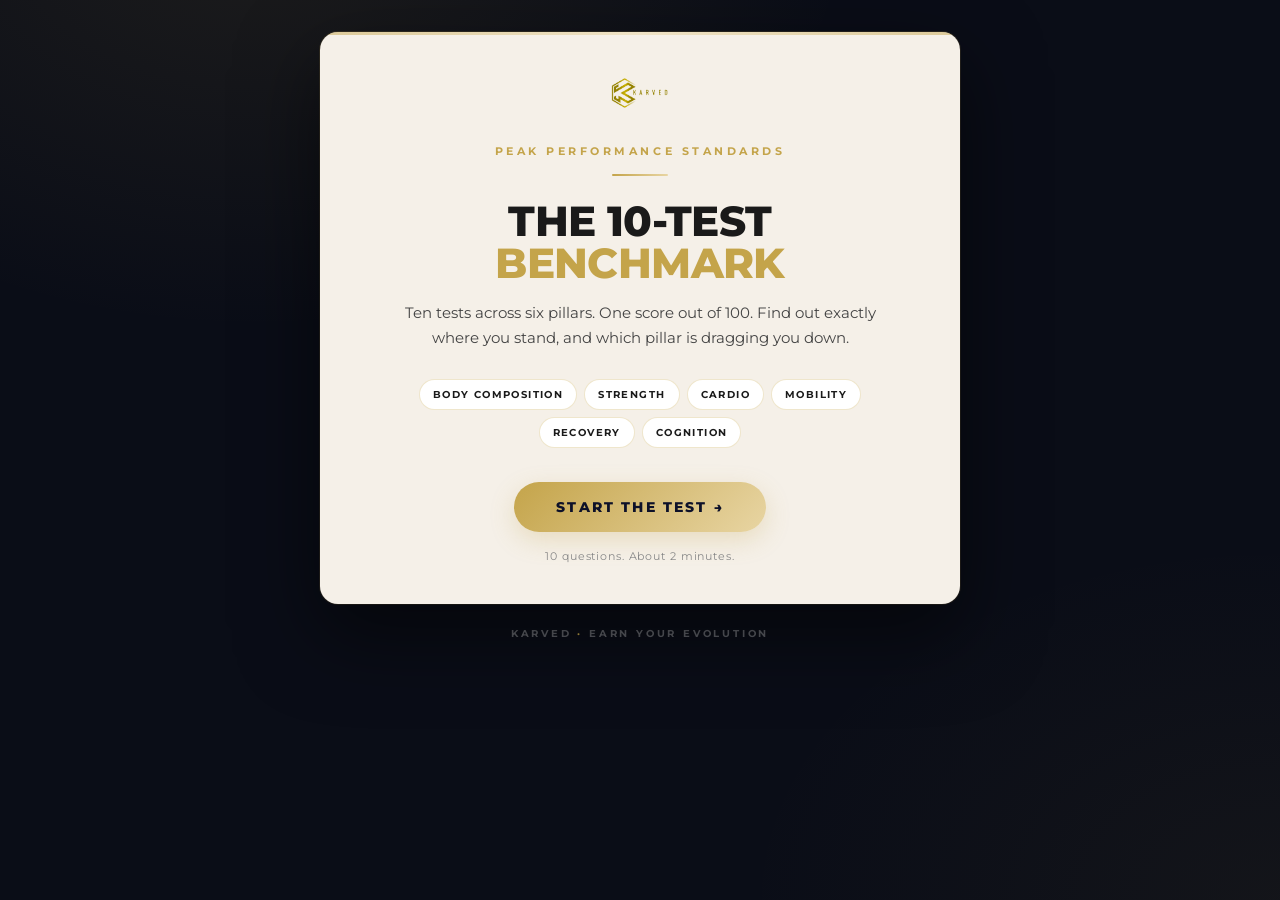
==== commit 10e35ad1: "Benchmark: rebuild with premium cream-card-on-navy aesthetic - Cream card contained on dark navy bac" ====
--- a/benchmark.html
+++ b/benchmark.html
@@ -6,250 +6,460 @@
 <title>KARVED Peak Performance Standards | Benchmark Test</title>
 
 <!-- ============================================================
-     KARVED BENCHMARK SCORER (one-question-at-a-time UX)
+     KARVED BENCHMARK SCORER (card-on-dark aesthetic)
      ------------------------------------------------------------
-     TO WIRE LEAD CAPTURE INTO GOHIGHLEVEL:
-     1. In GHL, create an Inbound Webhook trigger.
-     2. Paste its URL into GHL_WEBHOOK_URL below.
-     Leave blank to run in preview mode.
+     Wire GHL: paste your Inbound Webhook URL into GHL_WEBHOOK_URL
+     below. Leave blank to run in preview mode.
      ============================================================ -->
 
-<link href="https://fonts.googleapis.com/css2?family=Montserrat:wght@300;400;500;600;700;800&family=Oswald:wght@400;500;600;700&display=swap" rel="stylesheet">
+<link rel="preconnect" href="https://fonts.googleapis.com">
+<link rel="preconnect" href="https://fonts.gstatic.com" crossorigin>
+<link href="https://fonts.googleapis.com/css2?family=Montserrat:wght@300;400;500;600;700;800;900&display=swap" rel="stylesheet">
 <style>
   :root{
-    --navy-deep:#0D1129;--navy-mid:#111828;--carbon:#080808;
-    --gold-mid:#C4A44A;--gold-light:#E8D5A3;
-    --white:#FFFFFF;--warm-grey:#B8B0A0;--muted-bronze:#6A6458;
-    --border:rgba(196,164,74,0.35);
+    --bg:#0A0D17;
+    --bg-2:#0D1129;
+    --cream:#F5F0E8;
+    --cream-2:#FBF8F2;
+    --white:#FFFFFF;
+    --gold:#C4A44A;
+    --gold-light:#E8D5A3;
+    --navy-deep:#0D1129;
+    --ink:#1A1A1A;
+    --ink-soft:#2A3047;
+    --body:#444444;
+    --grey:#888888;
+    --grey-soft:#B0AB9F;
+    --border:rgba(0,0,0,0.06);
+    --border-gold:rgba(196,164,74,0.28);
   }
   *{margin:0;padding:0;box-sizing:border-box;}
-  html,body{min-height:100vh;}
-  body{font-family:'Montserrat',sans-serif;background:var(--navy-deep);color:var(--white);-webkit-font-smoothing:antialiased;line-height:1.5;}
-  .wrap{max-width:720px;margin:0 auto;padding:0 24px;}
-  .hidden{display:none!important;}
-
-  /* ============ SCREEN 1: INTRO ============ */
-  .intro{
-    min-height:100vh;display:flex;flex-direction:column;justify-content:center;
-    text-align:center;padding:60px 24px;
-  }
-  .eyebrow{font-size:11px;font-weight:700;letter-spacing:0.32em;text-transform:uppercase;color:var(--gold-mid);margin-bottom:14px;}
-  .eyebrow-line{width:60px;height:2px;background:linear-gradient(90deg,var(--gold-mid),var(--gold-light));margin:0 auto 26px;}
-  .intro h1{
-    font-family:'Oswald',Impact,sans-serif;font-weight:700;
-    font-size:clamp(44px,8vw,68px);line-height:0.96;
-    text-transform:uppercase;letter-spacing:0.01em;margin-bottom:20px;
-  }
-  .intro h1 .accent{color:var(--gold-mid);}
-  .intro-lead{font-size:16px;color:var(--warm-grey);max-width:520px;margin:0 auto 34px;}
-  .intro-pillars{
-    display:flex;flex-wrap:wrap;justify-content:center;gap:8px;
-    max-width:520px;margin:0 auto 40px;
-  }
-  .intro-pillars span{
-    font-size:10.5px;font-weight:700;letter-spacing:0.14em;text-transform:uppercase;
-    color:var(--gold-light);padding:6px 12px;border:1px solid rgba(196,164,74,0.3);
-  }
-  .start-btn{
-    display:inline-block;background:linear-gradient(90deg,var(--gold-mid),var(--gold-light));
-    color:var(--navy-deep);border:none;font-family:'Montserrat',sans-serif;
-    font-size:14px;font-weight:800;letter-spacing:0.14em;text-transform:uppercase;
-    padding:18px 42px;cursor:pointer;transition:transform .15s ease,box-shadow .15s ease;
-  }
-  .start-btn:hover{transform:translateY(-2px);box-shadow:0 10px 28px rgba(196,164,74,0.28);}
-  .intro-note{margin-top:20px;font-size:11.5px;color:var(--muted-bronze);letter-spacing:0.06em;}
-
-  /* ============ SCREEN 2: QUESTION ============ */
-  .qscreen{min-height:100vh;padding:24px 0 60px;display:flex;flex-direction:column;}
-  .qtop{padding:0 24px 24px;}
-  .qtop-inner{max-width:720px;margin:0 auto;}
-  .qmeta{display:flex;justify-content:space-between;align-items:center;margin-bottom:12px;font-size:10.5px;font-weight:700;letter-spacing:0.18em;text-transform:uppercase;}
-  .qcount{color:var(--muted-bronze);}
-  .qpillar{color:var(--gold-mid);}
-  .qprog-track{height:3px;background:rgba(255,255,255,0.08);overflow:hidden;}
-  .qprog-fill{height:100%;background:linear-gradient(90deg,var(--gold-mid),var(--gold-light));width:0%;transition:width .35s ease;}
-
-  .qbody{padding:20px 24px;flex:1;}
-  .qbody-inner{max-width:720px;margin:0 auto;}
-  .qname{
-    font-family:'Oswald',Impact,sans-serif;font-weight:700;
+  html,body{min-height:100%;}
+  body{
+    font-family:'Montserrat','Helvetica Neue',Arial,sans-serif;
+    background:
+      radial-gradient(1000px 700px at 20% -10%, rgba(196,164,74,0.10), transparent 60%),
+      radial-gradient(900px 600px at 100% 100%, rgba(196,164,74,0.05), transparent 60%),
+      var(--bg);
+    color:var(--white);
+    -webkit-font-smoothing:antialiased;
+    line-height:1.5;
+    font-size:16px;
+    min-height:100vh;
+    padding:32px 20px 60px;
+  }
+
+  /* ============ CARD ============ */
+  .stage{
+    max-width:640px;margin:0 auto;
+    position:relative;
+  }
+  .card{
+    background:var(--cream);
+    border-radius:18px;
+    padding:44px 44px 40px;
+    box-shadow:
+      0 30px 80px rgba(0,0,0,0.55),
+      0 0 0 1px rgba(196,164,74,0.15);
+    position:relative;
+    overflow:hidden;
+  }
+  .card::before{
+    content:"";position:absolute;top:0;left:0;right:0;height:3px;
+    background:linear-gradient(90deg,var(--gold),var(--gold-light),var(--gold));
+    opacity:0.5;
+  }
+
+  /* KARVED wordmark inside card */
+  .brand{
+    text-align:center;margin-bottom:26px;
+  }
+  .brand img{
+    height:34px;width:auto;display:inline-block;
+    filter:brightness(0.55) sepia(1) hue-rotate(15deg) saturate(4);
+  }
+
+  /* Progress bar (question mode) */
+  .prog-wrap{margin-bottom:22px;}
+  .prog-meta{
+    display:flex;justify-content:space-between;align-items:baseline;
+    margin-bottom:9px;font-size:10.5px;font-weight:700;
+    letter-spacing:0.22em;text-transform:uppercase;
+  }
+  .prog-step{color:var(--grey);}
+  .prog-pillar{color:var(--gold);}
+  .prog-track{
+    height:4px;background:rgba(0,0,0,0.07);border-radius:2px;overflow:hidden;
+  }
+  .prog-fill{
+    height:100%;width:0%;
+    background:linear-gradient(90deg,var(--gold),var(--gold-light));
+    transition:width 0.4s ease;border-radius:2px;
+  }
+
+  /* ============ TYPOGRAPHY ============ */
+  .eyebrow{
+    font-size:11px;font-weight:700;letter-spacing:0.32em;
+    text-transform:uppercase;color:var(--gold);
+    margin-bottom:14px;text-align:center;
+  }
+  .divider{
+    width:56px;height:2px;background:linear-gradient(90deg,var(--gold),var(--gold-light));
+    margin:0 auto 24px;border-radius:1px;
+  }
+  h1{
+    font-family:'Montserrat',sans-serif;font-weight:800;
     font-size:clamp(30px,5vw,42px);line-height:1.02;
-    text-transform:uppercase;letter-spacing:0.01em;
-    color:var(--white);margin-bottom:14px;
-  }
-  .qhow{font-size:14px;line-height:1.6;color:var(--warm-grey);margin-bottom:32px;max-width:540px;}
-
-  .answers{display:flex;flex-direction:column;gap:10px;}
+    letter-spacing:-0.015em;color:var(--ink);
+    text-align:center;margin-bottom:16px;
+    text-transform:uppercase;
+  }
+  h1 .accent{color:var(--gold);}
+  h2.qname{
+    font-family:'Montserrat',sans-serif;font-weight:800;
+    font-size:clamp(24px,4vw,32px);line-height:1.1;
+    letter-spacing:-0.01em;color:var(--ink);
+    text-align:center;margin-bottom:12px;
+    text-transform:uppercase;
+  }
+  .lead{
+    font-size:15px;line-height:1.65;color:var(--body);
+    text-align:center;max-width:480px;margin:0 auto 28px;
+  }
+  .qhow{
+    font-size:13.5px;line-height:1.6;color:var(--grey);
+    text-align:center;max-width:460px;margin:0 auto 30px;
+    font-weight:500;
+  }
+
+  /* ============ INTRO SCREEN ============ */
+  .pillar-chips{
+    display:flex;flex-wrap:wrap;justify-content:center;gap:7px;
+    max-width:460px;margin:0 auto 34px;
+  }
+  .pillar-chips span{
+    font-size:10px;font-weight:700;letter-spacing:0.14em;
+    text-transform:uppercase;color:var(--ink);
+    padding:7px 13px;
+    background:var(--white);
+    border:1px solid var(--border-gold);
+    border-radius:20px;
+  }
+  .btn-primary{
+    display:inline-flex;align-items:center;justify-content:center;
+    background:linear-gradient(135deg,var(--gold),var(--gold-light));
+    color:var(--navy-deep);border:none;
+    font-family:inherit;font-weight:800;font-size:13.5px;
+    letter-spacing:0.16em;text-transform:uppercase;
+    padding:17px 42px;border-radius:40px;cursor:pointer;
+    transition:transform .18s ease,box-shadow .18s ease;
+    box-shadow:0 8px 24px rgba(196,164,74,0.25);
+  }
+  .btn-primary:hover{
+    transform:translateY(-2px);
+    box-shadow:0 12px 32px rgba(196,164,74,0.35);
+  }
+  .btn-primary::after{content:" →";margin-left:6px;}
+  .intro-cta{text-align:center;margin-bottom:16px;}
+  .intro-note{
+    text-align:center;font-size:11px;color:var(--grey);
+    letter-spacing:0.08em;margin-top:14px;
+  }
+
+  /* ============ ANSWERS (question mode) ============ */
+  .answers{display:flex;flex-direction:column;gap:9px;margin-top:6px;}
   .answer{
-    display:block;width:100%;text-align:left;
-    background:var(--navy-mid);border:1px solid rgba(255,255,255,0.08);
-    color:var(--white);font-family:'Montserrat',sans-serif;
-    padding:20px 24px;cursor:pointer;
-    transition:border-color .15s ease,background .15s ease,transform .12s ease;
-    display:flex;align-items:center;justify-content:space-between;gap:16px;
-  }
-  .answer:hover{border-color:var(--gold-mid);background:rgba(196,164,74,0.06);}
-  .answer.selected{border-color:var(--gold-mid);background:rgba(196,164,74,0.18);transform:scale(0.99);}
+    display:flex;align-items:center;gap:14px;
+    background:var(--white);
+    border:1.5px solid var(--border);
+    border-radius:12px;
+    padding:16px 20px;
+    cursor:pointer;
+    transition:border-color .18s ease,background .18s ease,transform .12s ease;
+    font-family:inherit;text-align:left;width:100%;
+    box-shadow:0 1px 2px rgba(0,0,0,0.02);
+  }
+  .answer:hover{
+    border-color:var(--gold);
+    background:var(--cream-2);
+  }
+  .answer.selected{
+    border-color:var(--gold);
+    background:rgba(196,164,74,0.10);
+    transform:scale(0.995);
+  }
+  .a-radio{
+    width:20px;height:20px;flex-shrink:0;
+    border:2px solid var(--grey-soft);border-radius:50%;
+    position:relative;transition:border-color .18s;
+  }
+  .answer:hover .a-radio{border-color:var(--gold);}
+  .answer.selected .a-radio{border-color:var(--gold);}
+  .answer.selected .a-radio::after{
+    content:"";position:absolute;inset:3px;border-radius:50%;
+    background:linear-gradient(135deg,var(--gold),var(--gold-light));
+  }
+  .a-content{flex:1;min-width:0;display:flex;flex-direction:column;gap:2px;}
   .a-tier{
-    font-family:'Oswald',Impact,sans-serif;font-weight:700;
-    font-size:16px;letter-spacing:0.08em;text-transform:uppercase;
-    color:var(--gold-light);flex-shrink:0;min-width:110px;
-  }
-  .a-value{font-size:15px;font-weight:500;color:var(--white);text-align:right;flex:1;}
-
-  /* ============ SCREEN 3: RESULTS ============ */
-  .results{padding:60px 24px;text-align:center;}
-  .results-inner{max-width:720px;margin:0 auto;}
-  .res-eyebrow{font-size:11px;font-weight:700;letter-spacing:0.32em;text-transform:uppercase;color:var(--gold-mid);margin-bottom:14px;}
+    font-family:'Montserrat',sans-serif;font-weight:800;
+    font-size:11px;letter-spacing:0.16em;text-transform:uppercase;
+    color:var(--gold);
+  }
+  .a-value{
+    font-size:15px;color:var(--ink);font-weight:500;
+  }
+  .answer.selected .a-value{font-weight:600;}
+
+  /* ============ RESULTS ============ */
+  .res-score-label{
+    text-align:center;font-size:11px;letter-spacing:0.28em;
+    text-transform:uppercase;color:var(--grey);
+    font-weight:700;margin-bottom:6px;
+  }
   .res-score{
-    font-family:'Oswald',Impact,sans-serif;font-weight:700;
-    font-size:clamp(72px,14vw,120px);line-height:0.85;color:var(--gold-mid);
-  }
-  .res-score .outof{font-size:26px;color:var(--muted-bronze);}
+    font-family:'Montserrat',sans-serif;font-weight:800;
+    font-size:clamp(78px,14vw,120px);line-height:0.9;
+    background:linear-gradient(135deg,var(--gold),var(--gold-light));
+    -webkit-background-clip:text;background-clip:text;color:transparent;
+    text-align:center;letter-spacing:-0.02em;
+  }
+  .res-outof{
+    text-align:center;font-size:13px;color:var(--grey);
+    font-weight:700;letter-spacing:0.14em;margin-top:2px;margin-bottom:16px;
+  }
   .res-rank{
-    font-family:'Oswald',Impact,sans-serif;font-weight:700;font-size:34px;
-    text-transform:uppercase;letter-spacing:0.03em;color:var(--white);
-    margin:14px 0 12px;
-  }
-  .res-desc{font-size:14px;line-height:1.65;color:var(--warm-grey);max-width:560px;margin:0 auto 32px;}
-
-  /* EMAIL GATE */
+    font-family:'Montserrat',sans-serif;font-weight:800;
+    font-size:clamp(24px,4vw,32px);text-transform:uppercase;
+    color:var(--ink);text-align:center;letter-spacing:0.02em;
+    margin-bottom:10px;
+  }
+  .res-desc{
+    font-size:14px;line-height:1.65;color:var(--body);
+    text-align:center;max-width:480px;margin:0 auto 28px;
+  }
+
+  /* ============ EMAIL GATE ============ */
   .gate{
-    background:var(--navy-mid);border:1px solid rgba(196,164,74,0.4);
-    padding:28px 24px;margin-top:8px;text-align:left;
-  }
-  .gate-eyebrow{font-size:10px;font-weight:700;letter-spacing:0.28em;text-transform:uppercase;color:var(--gold-mid);margin-bottom:8px;}
-  .gate-title{font-family:'Oswald',Impact,sans-serif;font-weight:700;font-size:24px;text-transform:uppercase;letter-spacing:0.01em;color:var(--white);margin-bottom:10px;line-height:1.1;}
-  .gate-sub{font-size:13.5px;line-height:1.55;color:var(--warm-grey);margin-bottom:20px;max-width:520px;}
-  .gate-fields{display:grid;grid-template-columns:1fr 1fr;gap:10px;margin-bottom:12px;}
-  .gate input{width:100%;background:rgba(255,255,255,0.05);border:1px solid rgba(196,164,74,0.35);color:var(--white);font-family:'Montserrat',sans-serif;font-size:14px;padding:14px 16px;border-radius:0;transition:border-color .2s ease;}
-  .gate input:focus{outline:none;border-color:var(--gold-light);}
-  .gate input::placeholder{color:var(--muted-bronze);}
-  .gate-btn{width:100%;background:linear-gradient(90deg,var(--gold-mid),var(--gold-light));color:var(--navy-deep);border:none;font-family:'Montserrat',sans-serif;font-size:14px;font-weight:800;letter-spacing:0.14em;text-transform:uppercase;padding:16px;cursor:pointer;transition:opacity .2s ease;}
-  .gate-btn:hover{opacity:0.92;}
+    background:var(--white);
+    border:1px solid var(--border-gold);
+    border-left:3px solid var(--gold);
+    border-radius:12px;
+    padding:24px 24px;
+  }
+  .gate-eyebrow{
+    font-size:10px;font-weight:700;letter-spacing:0.28em;
+    text-transform:uppercase;color:var(--gold);margin-bottom:8px;
+  }
+  .gate-title{
+    font-family:'Montserrat',sans-serif;font-weight:800;
+    font-size:20px;text-transform:uppercase;
+    color:var(--ink);margin-bottom:10px;letter-spacing:-0.005em;
+  }
+  .gate-sub{
+    font-size:13.5px;line-height:1.55;color:var(--body);
+    margin-bottom:18px;
+  }
+  .gate-fields{display:grid;grid-template-columns:1fr 1fr;gap:9px;margin-bottom:10px;}
+  .gate input{
+    width:100%;background:var(--cream);
+    border:1px solid var(--border);border-radius:8px;
+    padding:13px 15px;font-family:inherit;font-size:14px;
+    color:var(--ink);transition:border-color .2s;
+  }
+  .gate input:focus{outline:none;border-color:var(--gold);background:var(--white);}
+  .gate input::placeholder{color:var(--grey);}
+  .gate-btn{
+    width:100%;background:linear-gradient(135deg,var(--gold),var(--gold-light));
+    color:var(--navy-deep);border:none;
+    font-family:inherit;font-weight:800;font-size:13.5px;
+    letter-spacing:0.14em;text-transform:uppercase;
+    padding:15px;border-radius:40px;cursor:pointer;
+    transition:transform .15s,box-shadow .15s,opacity .15s;
+    margin-top:4px;
+  }
+  .gate-btn:hover:not(:disabled){transform:translateY(-1px);box-shadow:0 8px 22px rgba(196,164,74,0.28);}
   .gate-btn:disabled{opacity:0.5;cursor:default;}
-  .gate-err{font-size:12px;color:#E8A34A;margin-top:10px;min-height:16px;}
-  .gate-note{font-size:10.5px;color:var(--muted-bronze);margin-top:14px;line-height:1.5;}
-
-  /* BREAKDOWN */
-  .breakdown{margin-top:36px;text-align:left;}
-  .breakdown-title{font-family:'Oswald',Impact,sans-serif;font-weight:600;font-size:15px;text-transform:uppercase;letter-spacing:0.1em;color:var(--white);margin-bottom:18px;padding-bottom:10px;border-bottom:1px solid rgba(196,164,74,0.25);}
+  .gate-err{font-size:12px;color:#C4544A;margin-top:9px;min-height:16px;font-weight:500;}
+  .gate-note{font-size:11px;color:var(--grey);margin-top:12px;line-height:1.5;text-align:center;}
+
+  /* ============ BREAKDOWN ============ */
+  .breakdown{margin-top:30px;}
+  .breakdown-title{
+    text-align:center;font-family:'Montserrat',sans-serif;font-weight:800;
+    font-size:14px;text-transform:uppercase;letter-spacing:0.14em;
+    color:var(--ink);margin-bottom:20px;
+    padding-bottom:12px;border-bottom:1px solid var(--border);
+  }
   .pbar{margin-bottom:14px;}
-  .pbar-head{display:flex;justify-content:space-between;align-items:baseline;margin-bottom:6px;}
-  .pbar-name{font-size:11px;font-weight:700;letter-spacing:0.12em;text-transform:uppercase;color:var(--white);}
-  .pbar-pct{font-family:'Oswald',Impact,sans-serif;font-size:14px;font-weight:700;color:var(--gold-mid);}
-  .pbar-track{height:7px;background:rgba(255,255,255,0.08);}
-  .pbar-fill{height:100%;background:linear-gradient(90deg,var(--gold-mid),var(--gold-light));transition:width .55s ease;}
-  .pbar.weak .pbar-fill{background:#8A8275;}
-  .pbar.weak .pbar-pct{color:var(--warm-grey);}
-  .weakest{margin-top:28px;padding:20px 22px;background:var(--navy-mid);border-left:3px solid var(--gold-mid);}
-  .weakest h4{font-size:9.5px;font-weight:700;letter-spacing:0.3em;text-transform:uppercase;color:var(--gold-mid);margin-bottom:9px;}
-  .weakest p{font-size:14px;line-height:1.65;color:var(--white);}
-  .weakest strong{color:var(--gold-light);}
-  .cta{margin-top:24px;padding:24px;border:1px solid rgba(196,164,74,0.35);text-align:center;}
-  .cta p{font-size:14px;color:var(--warm-grey);line-height:1.6;margin-bottom:14px;}
-  .cta .action{font-size:15px;font-weight:600;color:var(--white);}
-  .cta .action .g{color:var(--gold-light);font-weight:700;letter-spacing:0.04em;}
-  .reset{margin-top:24px;background:none;border:1px solid rgba(255,255,255,0.2);color:var(--warm-grey);font-family:'Montserrat',sans-serif;font-size:11px;font-weight:700;letter-spacing:0.16em;text-transform:uppercase;padding:12px 24px;cursor:pointer;transition:all .2s ease;}
-  .reset:hover{border-color:var(--gold-mid);color:var(--gold-mid);}
-  .foot{margin-top:36px;padding-top:20px;border-top:1px solid rgba(255,255,255,0.08);display:flex;justify-content:space-between;align-items:center;font-size:9.5px;letter-spacing:0.24em;text-transform:uppercase;font-weight:700;}
-  .foot .l{color:var(--white);}
-  .foot .r{color:var(--gold-mid);}
-
-  /* fade transition */
-  .fade-in{animation:fadeIn .3s ease;}
-  @keyframes fadeIn{from{opacity:0;transform:translateY(6px);}to{opacity:1;transform:translateY(0);}}
+  .pbar-head{
+    display:flex;justify-content:space-between;align-items:baseline;margin-bottom:6px;
+  }
+  .pbar-name{
+    font-size:11px;font-weight:700;letter-spacing:0.14em;
+    text-transform:uppercase;color:var(--ink);
+  }
+  .pbar-pct{
+    font-family:'Montserrat',sans-serif;font-size:14px;font-weight:800;
+    color:var(--gold);
+  }
+  .pbar-track{
+    height:8px;background:rgba(0,0,0,0.06);border-radius:4px;overflow:hidden;
+  }
+  .pbar-fill{
+    height:100%;
+    background:linear-gradient(90deg,var(--gold),var(--gold-light));
+    border-radius:4px;
+    transition:width .6s ease;
+  }
+  .pbar.weak .pbar-fill{background:linear-gradient(90deg,#B0AB9F,#D0CBBE);}
+  .pbar.weak .pbar-pct{color:var(--grey);}
+
+  .weakest{
+    margin-top:24px;padding:20px 22px;
+    background:var(--cream-2);border-left:3px solid var(--gold);
+    border-radius:8px;
+  }
+  .weakest h4{
+    font-size:10px;font-weight:700;letter-spacing:0.3em;
+    text-transform:uppercase;color:var(--gold);margin-bottom:10px;
+  }
+  .weakest p{
+    font-size:14px;line-height:1.65;color:var(--ink);
+  }
+  .weakest strong{color:var(--gold);font-weight:700;}
+
+  .cta{
+    margin-top:22px;padding:22px 22px;
+    background:var(--white);
+    border:1px solid var(--border-gold);
+    border-radius:10px;text-align:center;
+  }
+  .cta p{font-size:13.5px;color:var(--body);line-height:1.6;margin-bottom:12px;}
+  .cta .action{font-size:14.5px;font-weight:600;color:var(--ink);line-height:1.55;}
+  .cta .action .g{color:var(--gold);font-weight:800;letter-spacing:0.02em;}
+
+  .reset{
+    display:block;margin:24px auto 0;
+    background:transparent;border:1px solid var(--border);
+    color:var(--grey);font-family:inherit;
+    font-size:11px;font-weight:700;letter-spacing:0.18em;
+    text-transform:uppercase;padding:11px 24px;
+    border-radius:40px;cursor:pointer;
+    transition:all .2s;
+  }
+  .reset:hover{border-color:var(--gold);color:var(--gold);}
+
+  /* ============ TRANSITIONS ============ */
+  .screen{display:none;}
+  .screen.active{display:block;animation:fadeUp .35s ease;}
+  @keyframes fadeUp{
+    from{opacity:0;transform:translateY(8px);}
+    to{opacity:1;transform:translateY(0);}
+  }
+
+  /* footer under card */
+  .card-foot{
+    text-align:center;margin-top:22px;
+    font-size:10px;letter-spacing:0.28em;text-transform:uppercase;
+    color:rgba(255,255,255,0.35);font-weight:700;
+  }
+  .card-foot .g{color:var(--gold);}
 
   @media(max-width:640px){
-    .answer{padding:18px 20px;gap:12px;flex-direction:column;align-items:flex-start;}
-    .a-tier{min-width:0;font-size:14px;}
-    .a-value{text-align:left;font-size:14px;}
+    body{padding:20px 14px 40px;}
+    .card{padding:32px 22px 30px;border-radius:14px;}
+    .brand img{height:28px;}
+    .gate{padding:20px 18px;}
     .gate-fields{grid-template-columns:1fr;}
-    .intro{padding:40px 20px;}
+    .btn-primary{padding:15px 34px;font-size:12.5px;}
+    .a-tier{font-size:10px;letter-spacing:0.14em;}
+    .answer{padding:14px 16px;gap:12px;}
   }
 </style>
 </head>
 <body>
 
-<!-- ============ SCREEN 1: INTRO ============ -->
-<section id="intro" class="intro">
-  <div class="eyebrow">Peak Performance Standards</div>
-  <div class="eyebrow-line"></div>
-  <h1>The 10-Test<br><span class="accent">Benchmark</span></h1>
-  <p class="intro-lead">Ten tests across six pillars. One score out of 100. Find out exactly where you stand, and which pillar is dragging you down.</p>
-  <div class="intro-pillars">
-    <span>Body Composition</span><span>Strength</span><span>Cardio</span><span>Mobility</span><span>Recovery</span><span>Cognition</span>
-  </div>
-  <div>
-    <button class="start-btn" onclick="startTest()">Start The Test →</button>
-  </div>
-  <div class="intro-note">10 questions. Takes about 2 minutes.</div>
-</section>
-
-<!-- ============ SCREEN 2: QUESTION (dynamic) ============ -->
-<section id="qscreen" class="qscreen hidden">
-  <div class="qtop">
-    <div class="qtop-inner">
-      <div class="qmeta">
-        <span class="qcount">Question <span id="qNum">1</span> of 10</span>
-        <span class="qpillar" id="qPillar">Body Composition</span>
+<div class="stage">
+  <div class="card">
+    <div class="brand"><img src="karved-wordmark.png" alt="KARVED"></div>
+
+    <!-- ============ SCREEN 1: INTRO ============ -->
+    <div id="intro" class="screen active">
+      <div class="eyebrow">Peak Performance Standards</div>
+      <div class="divider"></div>
+      <h1>The 10-Test<br><span class="accent">Benchmark</span></h1>
+      <p class="lead">Ten tests across six pillars. One score out of 100. Find out exactly where you stand, and which pillar is dragging you down.</p>
+      <div class="pillar-chips">
+        <span>Body Composition</span>
+        <span>Strength</span>
+        <span>Cardio</span>
+        <span>Mobility</span>
+        <span>Recovery</span>
+        <span>Cognition</span>
       </div>
-      <div class="qprog-track"><div class="qprog-fill" id="qFill"></div></div>
+      <div class="intro-cta">
+        <button class="btn-primary" onclick="startTest()">Start The Test</button>
+      </div>
+      <div class="intro-note">10 questions. About 2 minutes.</div>
     </div>
-  </div>
-  <div class="qbody">
-    <div class="qbody-inner">
+
+    <!-- ============ SCREEN 2: QUESTION (dynamic) ============ -->
+    <div id="qscreen" class="screen">
+      <div class="prog-wrap">
+        <div class="prog-meta">
+          <span class="prog-step">Question <span id="qNum">1</span> of 10</span>
+          <span class="prog-pillar" id="qPillar">Body Composition</span>
+        </div>
+        <div class="prog-track"><div class="prog-fill" id="qFill"></div></div>
+      </div>
       <h2 class="qname" id="qName">Body Fat Percentage</h2>
       <p class="qhow" id="qHow">How to measure...</p>
       <div class="answers" id="qAnswers"></div>
     </div>
-  </div>
-</section>
-
-<!-- ============ SCREEN 3: RESULTS ============ -->
-<section id="results" class="results hidden">
-  <div class="results-inner">
-    <div class="res-eyebrow">Your Score</div>
-    <div class="res-score"><span id="finalScore">0</span><span class="outof"> / 100</span></div>
-    <div class="res-rank" id="finalRank"></div>
-    <p class="res-desc" id="finalDesc"></p>
-
-    <!-- EMAIL GATE -->
-    <div class="gate" id="gate">
-      <div class="gate-eyebrow">Unlock Your Full Breakdown</div>
-      <div class="gate-title">See Which Pillar To Fix First</div>
-      <div class="gate-sub">Your score tells you where you sit. Your pillar breakdown tells you what to do about it. Enter your details to reveal your six-pillar breakdown and your single biggest area of opportunity.</div>
-      <div class="gate-fields">
-        <input type="text" id="firstName" placeholder="First name" autocomplete="given-name">
-        <input type="email" id="email" placeholder="your@email.com" autocomplete="email">
+
+    <!-- ============ SCREEN 3: RESULTS ============ -->
+    <div id="results" class="screen">
+      <div class="res-score-label">Your Score</div>
+      <div class="res-score" id="finalScore">0</div>
+      <div class="res-outof">out of 100</div>
+      <div class="divider"></div>
+      <div class="res-rank" id="finalRank"></div>
+      <p class="res-desc" id="finalDesc"></p>
+
+      <!-- EMAIL GATE -->
+      <div class="gate" id="gate">
+        <div class="gate-eyebrow">Unlock Your Full Breakdown</div>
+        <div class="gate-title">See Which Pillar To Fix First</div>
+        <p class="gate-sub">Your score tells you where you sit. Your pillar breakdown tells you what to do about it. Enter your details to reveal your six-pillar breakdown and your single biggest area of opportunity.</p>
+        <div class="gate-fields">
+          <input type="text" id="firstName" placeholder="First name" autocomplete="given-name">
+          <input type="email" id="email" placeholder="your@email.com" autocomplete="email">
+        </div>
+        <button class="gate-btn" id="gateBtn" onclick="submitGate()">Reveal My Breakdown</button>
+        <div class="gate-err" id="gateErr"></div>
+        <div class="gate-note">You will also receive the full Peak Performance Standards protocol. No spam. Unsubscribe anytime.</div>
       </div>
-      <button class="gate-btn" id="gateBtn" onclick="submitGate()">Reveal My Breakdown</button>
-      <div class="gate-err" id="gateErr"></div>
-      <div class="gate-note">You will also receive the full Peak Performance Standards protocol. No spam. Unsubscribe anytime.</div>
-    </div>
-
-    <!-- BREAKDOWN -->
-    <div class="breakdown hidden" id="breakdown">
-      <div class="breakdown-title">Pillar Breakdown</div>
-      <div id="pillarBars"></div>
-      <div class="weakest">
-        <h4>Biggest Area Of Opportunity</h4>
-        <p id="weakText"></p>
-      </div>
-      <div class="cta">
-        <p id="ctaText"></p>
-        <p class="action">DM <span class="g">'PERFORM'</span> on Instagram <span class="g">@lingylifts</span> to learn how we can make you a peak performer.</p>
-      </div>
-      <div style="text-align:center;">
+
+      <!-- BREAKDOWN -->
+      <div class="breakdown" id="breakdown" style="display:none;">
+        <div class="breakdown-title">Pillar Breakdown</div>
+        <div id="pillarBars"></div>
+        <div class="weakest">
+          <h4>Biggest Area Of Opportunity</h4>
+          <p id="weakText"></p>
+        </div>
+        <div class="cta">
+          <p id="ctaText"></p>
+          <p class="action">DM <span class="g">'PERFORM'</span> on Instagram <span class="g">@lingylifts</span> to learn how we can make you a peak performer.</p>
+        </div>
         <button class="reset" onclick="resetAll()">Reset Test</button>
       </div>
-      <div class="foot">
-        <div class="l">Karved</div>
-        <div class="r">Earn Your Evolution</div>
-      </div>
     </div>
+
   </div>
-</section>
+
+  <div class="card-foot">Karved <span class="g">·</span> Earn Your Evolution</div>
+</div>
 
 <script>
 // =============================================================
@@ -305,18 +515,21 @@
 ];
 
 var answers = {};
-var currentQ = 0;
 var lastResult = null;
 
+function showScreen(id){
+  document.querySelectorAll('.screen').forEach(function(s){ s.classList.remove('active'); });
+  var el = document.getElementById(id);
+  el.classList.add('active');
+  window.scrollTo({ top:0, behavior:'smooth' });
+}
+
 function startTest(){
-  document.getElementById('intro').classList.add('hidden');
-  document.getElementById('qscreen').classList.remove('hidden');
+  showScreen('qscreen');
   renderQuestion(0);
-  window.scrollTo({ top:0 });
 }
 
 function renderQuestion(i){
-  currentQ = i;
   var t = TESTS[i];
   document.getElementById('qNum').textContent = i + 1;
   document.getElementById('qPillar').textContent = t.pillar;
@@ -324,36 +537,37 @@
   document.getElementById('qHow').textContent = t.how;
   document.getElementById('qFill').style.width = ((i / TESTS.length) * 100) + '%';
 
-  var body = document.getElementById('qbody-inner') || document.querySelector('.qbody-inner');
-  body.classList.remove('fade-in');
-  void body.offsetWidth; // reflow to restart animation
-  body.classList.add('fade-in');
-
   var html = '';
   t.tiers.forEach(function(v, ti){
     html +=
       '<button class="answer" onclick="pick(' + i + ', ' + ti + ', this)">' +
-        '<span class="a-tier">' + TIER_NAMES[ti] + '</span>' +
-        '<span class="a-value">' + v + '</span>' +
+        '<span class="a-radio"></span>' +
+        '<span class="a-content">' +
+          '<span class="a-tier">' + TIER_NAMES[ti] + '</span>' +
+          '<span class="a-value">' + v + '</span>' +
+        '</span>' +
       '</button>';
   });
   document.getElementById('qAnswers').innerHTML = html;
-  window.scrollTo({ top:0, behavior:'smooth' });
 }
 
 function pick(qIdx, tierVal, btnEl){
   answers[qIdx] = tierVal;
   btnEl.classList.add('selected');
-  var buttons = document.querySelectorAll('.answers .answer');
-  buttons.forEach(function(b){ b.disabled = true; });
+  document.querySelectorAll('.answers .answer').forEach(function(b){ b.disabled = true; });
 
   setTimeout(function(){
     if(qIdx + 1 < TESTS.length){
       renderQuestion(qIdx + 1);
+      // trigger the fade animation on the question screen
+      var qs = document.getElementById('qscreen');
+      qs.classList.remove('active');
+      void qs.offsetWidth;
+      qs.classList.add('active');
     } else {
       finish();
     }
-  }, 320);
+  }, 380);
 }
 
 function finish(){
@@ -376,12 +590,10 @@
   });
   lastResult = { score:score, rank:rank.name, pcts:pcts, weakName:weakName, weakPct:weakPct };
 
-  document.getElementById('qscreen').classList.add('hidden');
-  document.getElementById('results').classList.remove('hidden');
+  showScreen('results');
   document.getElementById('finalScore').textContent = score;
   document.getElementById('finalRank').textContent = rank.name;
   document.getElementById('finalDesc').textContent = rank.desc;
-  window.scrollTo({ top:0, behavior:'smooth' });
 }
 
 function rankFor(s){ return RANKS.find(function(r){ return s >= r.min && s <= r.max; }) || RANKS[0]; }
@@ -428,9 +640,9 @@
 }
 
 function revealBreakdown(){
-  document.getElementById('gate').classList.add('hidden');
+  document.getElementById('gate').style.display = 'none';
   var bd = document.getElementById('breakdown');
-  bd.classList.remove('hidden');
+  bd.style.display = 'block';
 
   var pcts = lastResult.pcts;
   var order = ['Body Composition','Strength','Cardio','Mobility','Recovery','Cognition'];
@@ -450,25 +662,19 @@
   document.getElementById('ctaText').textContent = lastResult.score < 80
     ? 'If you score under 80, you are someone we can help.'
     : 'You are in rare air. The work now is holding it, and pushing the last pillars to Elite.';
-
-  bd.scrollIntoView({ behavior:'smooth', block:'start' });
 }
 
 function resetAll(){
   answers = {};
-  currentQ = 0;
   lastResult = null;
-  document.getElementById('results').classList.add('hidden');
-  document.getElementById('breakdown').classList.add('hidden');
-  document.getElementById('gate').classList.remove('hidden');
+  document.getElementById('gate').style.display = 'block';
+  document.getElementById('breakdown').style.display = 'none';
   document.getElementById('firstName').value = '';
   document.getElementById('email').value = '';
   document.getElementById('gateErr').textContent = '';
   var btn = document.getElementById('gateBtn');
   btn.disabled = false; btn.textContent = 'Reveal My Breakdown';
-  document.getElementById('intro').classList.remove('hidden');
-  document.getElementById('qscreen').classList.add('hidden');
-  window.scrollTo({ top:0, behavior:'smooth' });
+  showScreen('intro');
 }
 </script>
 </body>
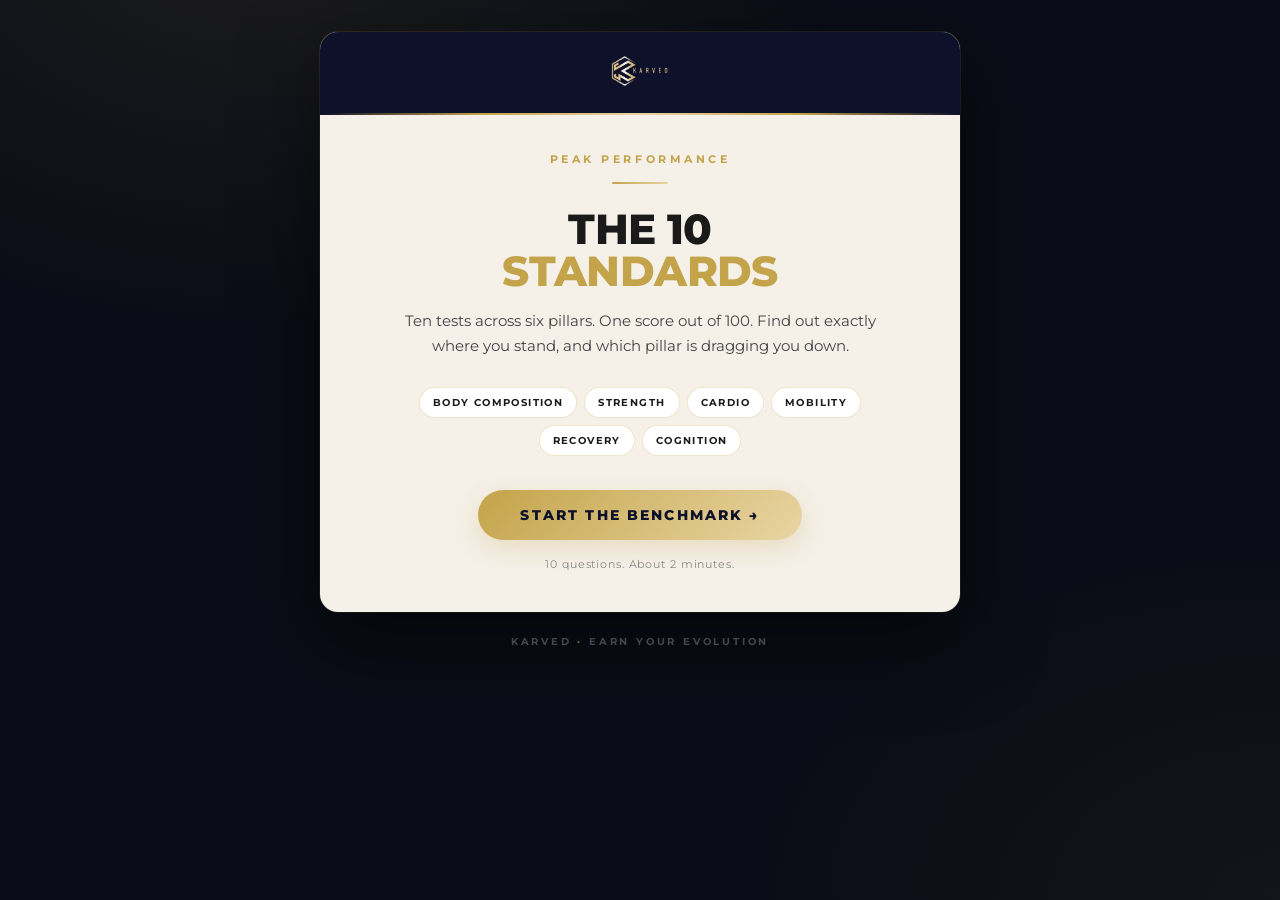
==== commit bdd677c8: "Benchmark: navy header band + setup screen (BW + gender) + dynamic strength targets - Navy header ba" ====
--- a/benchmark.html
+++ b/benchmark.html
@@ -3,7 +3,7 @@
 <head>
 <meta charset="UTF-8">
 <meta name="viewport" content="width=device-width, initial-scale=1.0">
-<title>KARVED Peak Performance Standards | Benchmark Test</title>
+<title>KARVED | The 10 Performance Standards</title>
 
 <!-- ============================================================
      KARVED BENCHMARK SCORER (card-on-dark aesthetic)
@@ -57,26 +57,28 @@
   .card{
     background:var(--cream);
     border-radius:18px;
-    padding:44px 44px 40px;
+    padding:0 44px 40px;
     box-shadow:
       0 30px 80px rgba(0,0,0,0.55),
       0 0 0 1px rgba(196,164,74,0.15);
     position:relative;
     overflow:hidden;
   }
-  .card::before{
-    content:"";position:absolute;top:0;left:0;right:0;height:3px;
-    background:linear-gradient(90deg,var(--gold),var(--gold-light),var(--gold));
-    opacity:0.5;
-  }
-
-  /* KARVED wordmark inside card */
-  .brand{
-    text-align:center;margin-bottom:26px;
-  }
-  .brand img{
+
+  /* KARVED navy header band with wordmark */
+  .brand-bar{
+    background:var(--navy-deep);
+    margin:0 -44px 36px;
+    padding:22px 22px 20px;
+    text-align:center;
+    position:relative;
+  }
+  .brand-bar::after{
+    content:"";position:absolute;left:0;right:0;bottom:0;height:2px;
+    background:linear-gradient(90deg,transparent,var(--gold),var(--gold-light),var(--gold),transparent);
+  }
+  .brand-bar img{
     height:34px;width:auto;display:inline-block;
-    filter:brightness(0.55) sepia(1) hue-rotate(15deg) saturate(4);
   }
 
   /* Progress bar (question mode) */
@@ -164,6 +166,65 @@
   .intro-note{
     text-align:center;font-size:11px;color:var(--grey);
     letter-spacing:0.08em;margin-top:14px;
+  }
+
+  /* ============ SETUP SCREEN ============ */
+  .setup-block{margin-bottom:22px;}
+  .setup-label{
+    display:block;font-size:11px;font-weight:700;
+    letter-spacing:0.18em;text-transform:uppercase;
+    color:var(--gold);margin-bottom:10px;text-align:center;
+  }
+  .bw-input-wrap{
+    display:flex;align-items:center;gap:0;
+    max-width:220px;margin:0 auto;
+    background:var(--white);
+    border:1.5px solid var(--border);border-radius:12px;
+    overflow:hidden;transition:border-color .18s;
+  }
+  .bw-input-wrap:focus-within{border-color:var(--gold);}
+  .bw-input-wrap input{
+    flex:1;width:100%;border:none;background:transparent;
+    padding:16px 14px 16px 18px;font-family:inherit;
+    font-family:'Montserrat',sans-serif;font-weight:800;
+    font-size:24px;color:var(--ink);text-align:right;
+  }
+  .bw-input-wrap input:focus{outline:none;}
+  .bw-unit{
+    padding:16px 18px 16px 4px;font-family:inherit;
+    font-weight:700;font-size:14px;letter-spacing:0.08em;
+    text-transform:uppercase;color:var(--grey);
+  }
+  .gender-picker{
+    display:grid;grid-template-columns:1fr 1fr;gap:9px;
+    max-width:360px;margin:0 auto;
+  }
+  .gender-opt{
+    display:flex;align-items:center;justify-content:center;gap:10px;
+    background:var(--white);border:1.5px solid var(--border);
+    border-radius:12px;padding:16px 14px;cursor:pointer;
+    font-family:inherit;transition:border-color .18s,background .18s;
+  }
+  .gender-opt:hover{border-color:var(--gold);background:var(--cream-2);}
+  .gender-opt.selected{border-color:var(--gold);background:rgba(196,164,74,0.10);}
+  .gender-opt .g-name{
+    font-family:'Montserrat',sans-serif;font-weight:700;
+    font-size:13px;letter-spacing:0.14em;text-transform:uppercase;
+    color:var(--ink);
+  }
+  .gender-opt .a-radio{
+    width:18px;height:18px;flex-shrink:0;
+    border:2px solid var(--grey-soft);border-radius:50%;
+    position:relative;transition:border-color .18s;
+  }
+  .gender-opt:hover .a-radio,.gender-opt.selected .a-radio{border-color:var(--gold);}
+  .gender-opt.selected .a-radio::after{
+    content:"";position:absolute;inset:3px;border-radius:50%;
+    background:linear-gradient(135deg,var(--gold),var(--gold-light));
+  }
+  .setup-err{
+    text-align:center;font-size:12.5px;color:#C4544A;
+    min-height:18px;margin-bottom:10px;font-weight:500;
   }
 
   /* ============ ANSWERS (question mode) ============ */
@@ -381,13 +442,13 @@
 
 <div class="stage">
   <div class="card">
-    <div class="brand"><img src="karved-wordmark.png" alt="KARVED"></div>
+    <div class="brand-bar"><img src="karved-wordmark.png" alt="KARVED"></div>
 
     <!-- ============ SCREEN 1: INTRO ============ -->
     <div id="intro" class="screen active">
-      <div class="eyebrow">Peak Performance Standards</div>
+      <div class="eyebrow">Peak Performance</div>
       <div class="divider"></div>
-      <h1>The 10-Test<br><span class="accent">Benchmark</span></h1>
+      <h1>The 10<br><span class="accent">Standards</span></h1>
       <p class="lead">Ten tests across six pillars. One score out of 100. Find out exactly where you stand, and which pillar is dragging you down.</p>
       <div class="pillar-chips">
         <span>Body Composition</span>
@@ -398,9 +459,45 @@
         <span>Cognition</span>
       </div>
       <div class="intro-cta">
-        <button class="btn-primary" onclick="startTest()">Start The Test</button>
+        <button class="btn-primary" onclick="showSetup()">Start The Benchmark</button>
       </div>
       <div class="intro-note">10 questions. About 2 minutes.</div>
+    </div>
+
+    <!-- ============ SCREEN 1B: SETUP (bodyweight + gender) ============ -->
+    <div id="setup" class="screen">
+      <div class="eyebrow">Step 1 of 2</div>
+      <div class="divider"></div>
+      <h1>The <span class="accent">Setup</span></h1>
+      <p class="lead">Two quick inputs so the strength benchmarks calibrate to your bodyweight.</p>
+
+      <div class="setup-block">
+        <label class="setup-label">Your bodyweight</label>
+        <div class="bw-input-wrap">
+          <input type="number" id="setupBW" placeholder="80" min="30" max="250" step="0.5" inputmode="decimal">
+          <span class="bw-unit">kg</span>
+        </div>
+      </div>
+
+      <div class="setup-block">
+        <label class="setup-label">Gender</label>
+        <div class="gender-picker">
+          <button type="button" class="gender-opt" data-g="male" onclick="pickGender('male', this)">
+            <span class="a-radio"></span>
+            <span class="g-name">Male</span>
+          </button>
+          <button type="button" class="gender-opt" data-g="female" onclick="pickGender('female', this)">
+            <span class="a-radio"></span>
+            <span class="g-name">Female</span>
+          </button>
+        </div>
+      </div>
+
+      <div class="setup-err" id="setupErr"></div>
+
+      <div class="intro-cta">
+        <button class="btn-primary" onclick="submitSetup()">Continue</button>
+      </div>
     </div>
 
     <!-- ============ SCREEN 2: QUESTION (dynamic) ============ -->
@@ -473,13 +570,16 @@
     tiers:['Over 22%','22%','18%','15%','12%'] },
   { pillar:'Strength', name:'3RM Trap Bar Deadlift',
     how:'Three reps, full form, warm and recovered. Not at the end of a session.',
-    tiers:['Under 1.25 × BW','1.25 × BW','1.5 × BW','2.0 × BW','2.4 × BW'] },
+    tiers:['Under 1.25 × BW','1.25 × BW','1.5 × BW','2.0 × BW','2.4 × BW'],
+    bwMultipliers:[1.25,1.25,1.5,2.0,2.4] },
   { pillar:'Strength', name:'3RM Back Squat',
     how:'Three reps, full depth, hip crease below knee. Warm and recovered.',
-    tiers:['Under 1.0 × BW','1.0 × BW','1.25 × BW','1.5 × BW','1.85 × BW'] },
+    tiers:['Under 1.0 × BW','1.0 × BW','1.25 × BW','1.5 × BW','1.85 × BW'],
+    bwMultipliers:[1.0,1.0,1.25,1.5,1.85] },
   { pillar:'Strength', name:'3RM Strict Overhead Press',
     how:'Three reps, strict, no leg drive. Standing, full lockout.',
-    tiers:['Under 0.5 × BW','0.5 × BW','0.625 × BW','0.75 × BW','0.9 × BW'] },
+    tiers:['Under 0.5 × BW','0.5 × BW','0.625 × BW','0.75 × BW','0.9 × BW'],
+    bwMultipliers:[0.5,0.5,0.625,0.75,0.9] },
   { pillar:'Strength', name:'Max Strict Pull-Ups',
     how:'Dead-hang start, chin over bar, no kip. One set to failure.',
     tiers:['Under 5 reps','5 reps','8 reps','12 reps','18 reps'] },
@@ -516,6 +616,8 @@
 
 var answers = {};
 var lastResult = null;
+var userBW = 0;
+var userGender = '';
 
 function showScreen(id){
   document.querySelectorAll('.screen').forEach(function(s){ s.classList.remove('active'); });
@@ -524,9 +626,42 @@
   window.scrollTo({ top:0, behavior:'smooth' });
 }
 
-function startTest(){
+function showSetup(){
+  showScreen('setup');
+}
+
+function pickGender(g, btnEl){
+  userGender = g;
+  document.querySelectorAll('.gender-opt').forEach(function(b){ b.classList.remove('selected'); });
+  btnEl.classList.add('selected');
+  document.getElementById('setupErr').textContent = '';
+}
+
+function submitSetup(){
+  var bw = parseFloat(document.getElementById('setupBW').value);
+  var err = document.getElementById('setupErr');
+  err.textContent = '';
+
+  if(!bw || isNaN(bw) || bw < 30 || bw > 250){
+    err.textContent = 'Enter a valid bodyweight in kg (30 to 250).';
+    return;
+  }
+  if(!userGender){
+    err.textContent = 'Select your gender.';
+    return;
+  }
+
+  userBW = bw;
   showScreen('qscreen');
   renderQuestion(0);
+}
+
+function formatTierValue(test, tierIdx){
+  if(!test.bwMultipliers || !userBW) return test.tiers[tierIdx];
+  var raw = test.bwMultipliers[tierIdx] * userBW;
+  var kg = Math.round(raw / 2.5) * 2.5;
+  var kgStr = (kg % 1 === 0) ? kg.toFixed(0) : kg.toFixed(1);
+  return tierIdx === 0 ? 'Under ' + kgStr + ' kg' : kgStr + ' kg';
 }
 
 function renderQuestion(i){
@@ -539,12 +674,13 @@
 
   var html = '';
   t.tiers.forEach(function(v, ti){
+    var display = formatTierValue(t, ti);
     html +=
       '<button class="answer" onclick="pick(' + i + ', ' + ti + ', this)">' +
         '<span class="a-radio"></span>' +
         '<span class="a-content">' +
           '<span class="a-tier">' + TIER_NAMES[ti] + '</span>' +
-          '<span class="a-value">' + v + '</span>' +
+          '<span class="a-value">' + display + '</span>' +
         '</span>' +
       '</button>';
   });
@@ -613,6 +749,8 @@
   var payload = {
     firstName: fn,
     email: em,
+    bodyweight_kg: userBW,
+    gender: userGender,
     score: lastResult.score,
     rank: lastResult.rank,
     weakestPillar: lastResult.weakName,
@@ -667,11 +805,16 @@
 function resetAll(){
   answers = {};
   lastResult = null;
+  userBW = 0;
+  userGender = '';
   document.getElementById('gate').style.display = 'block';
   document.getElementById('breakdown').style.display = 'none';
   document.getElementById('firstName').value = '';
   document.getElementById('email').value = '';
   document.getElementById('gateErr').textContent = '';
+  document.getElementById('setupBW').value = '';
+  document.getElementById('setupErr').textContent = '';
+  document.querySelectorAll('.gender-opt').forEach(function(b){ b.classList.remove('selected'); });
   var btn = document.getElementById('gateBtn');
   btn.disabled = false; btn.textContent = 'Reveal My Breakdown';
   showScreen('intro');
